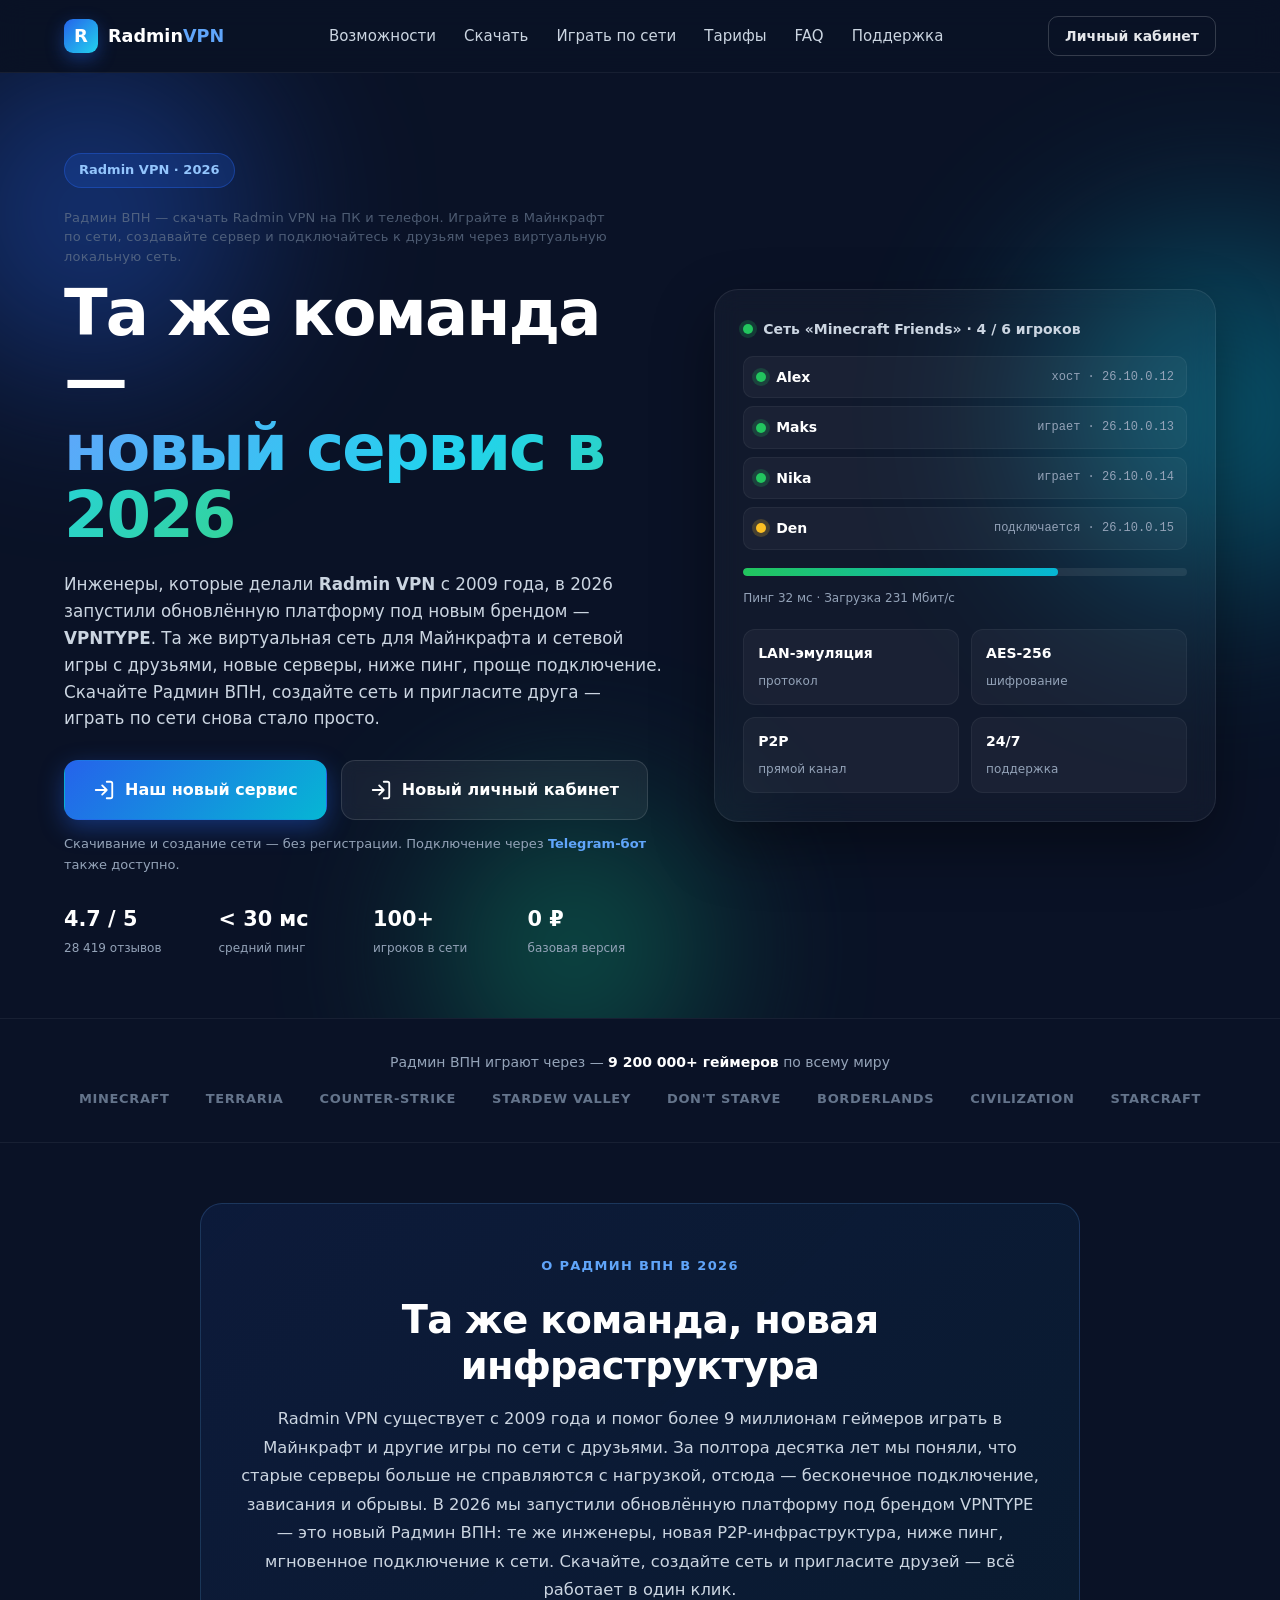
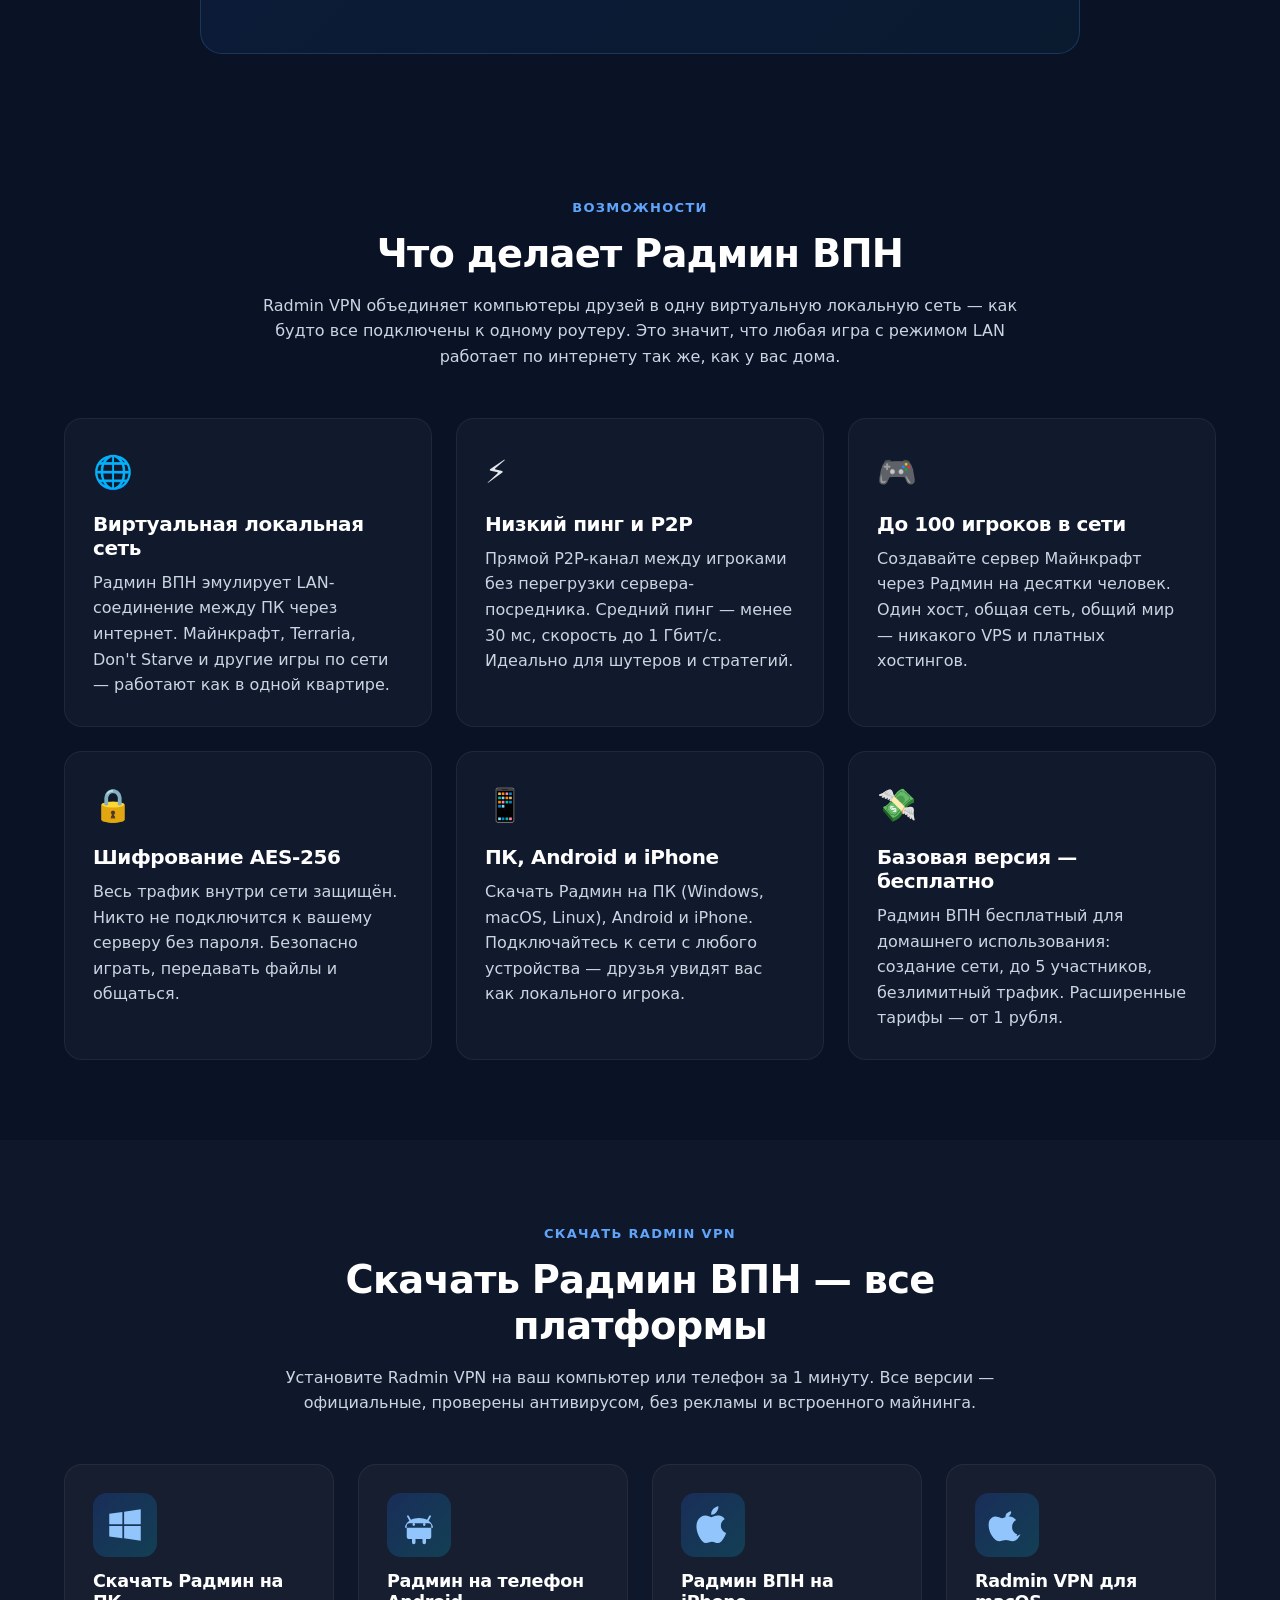
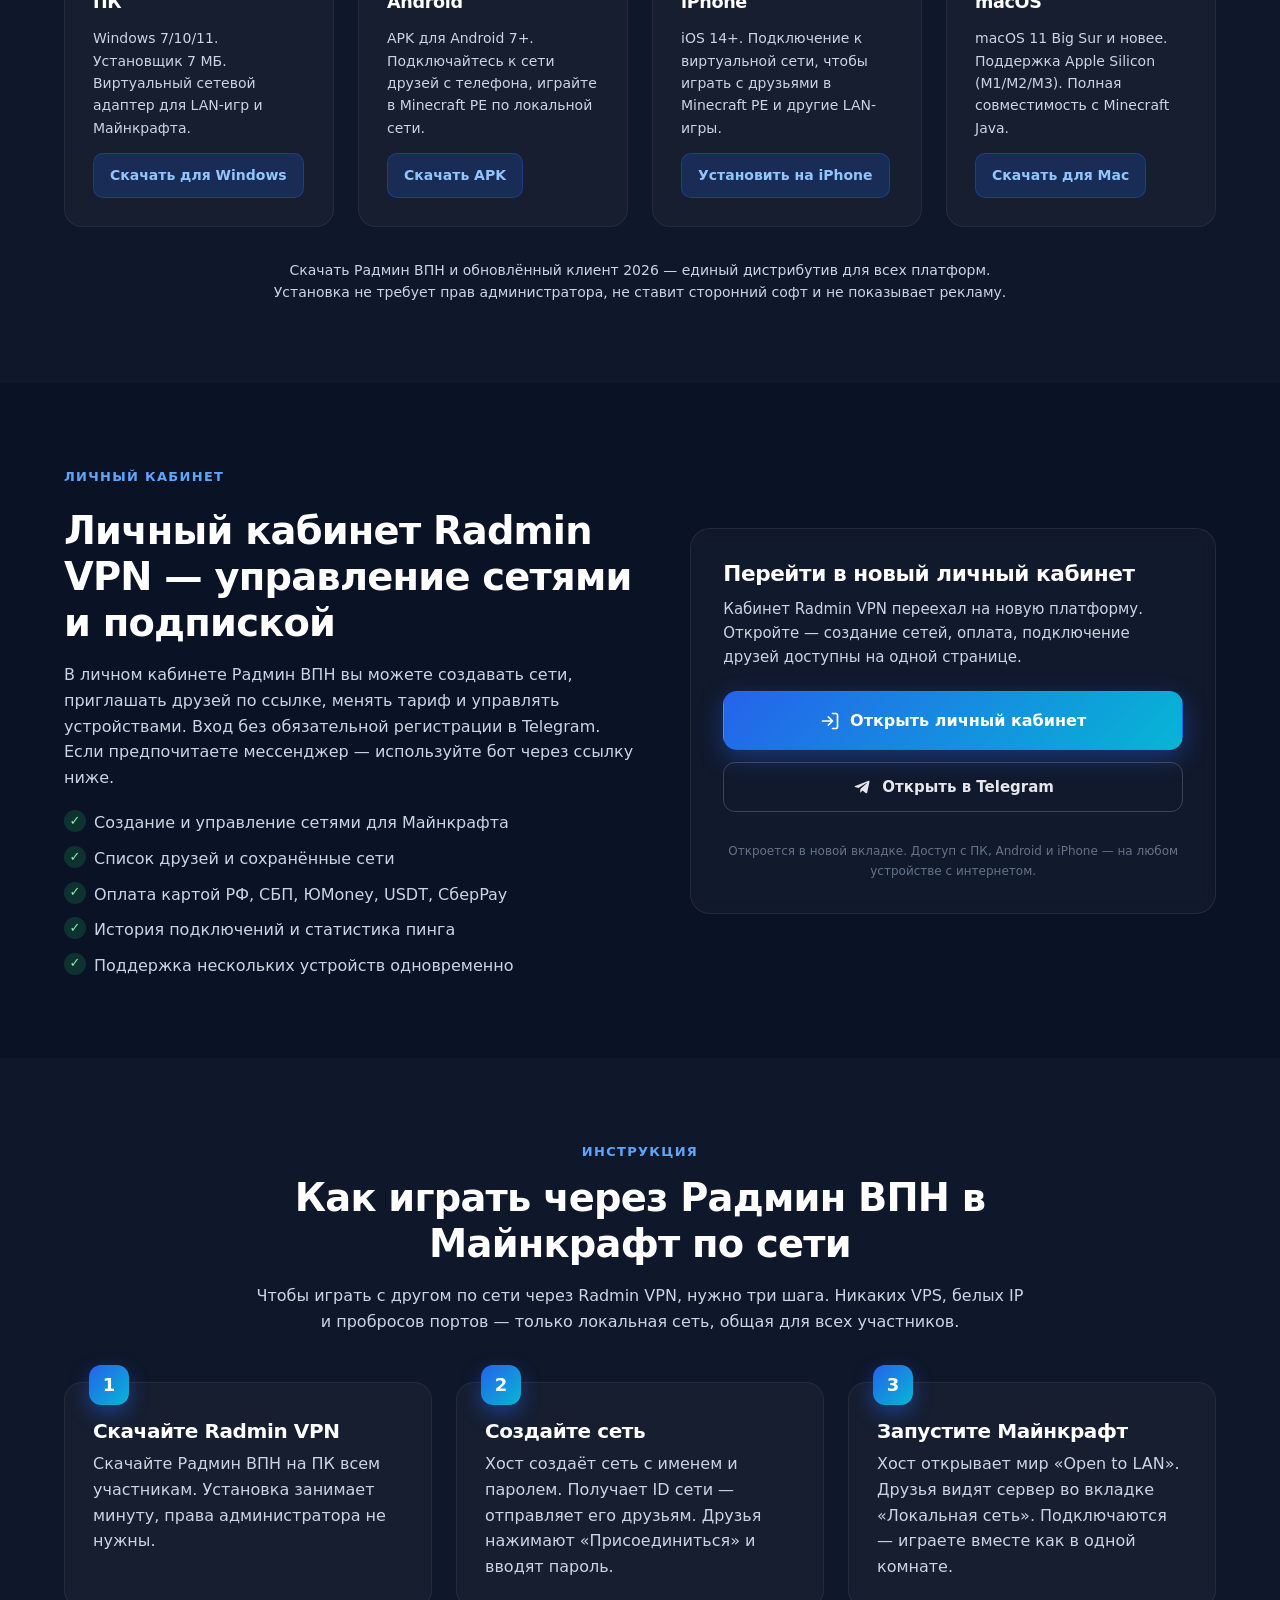
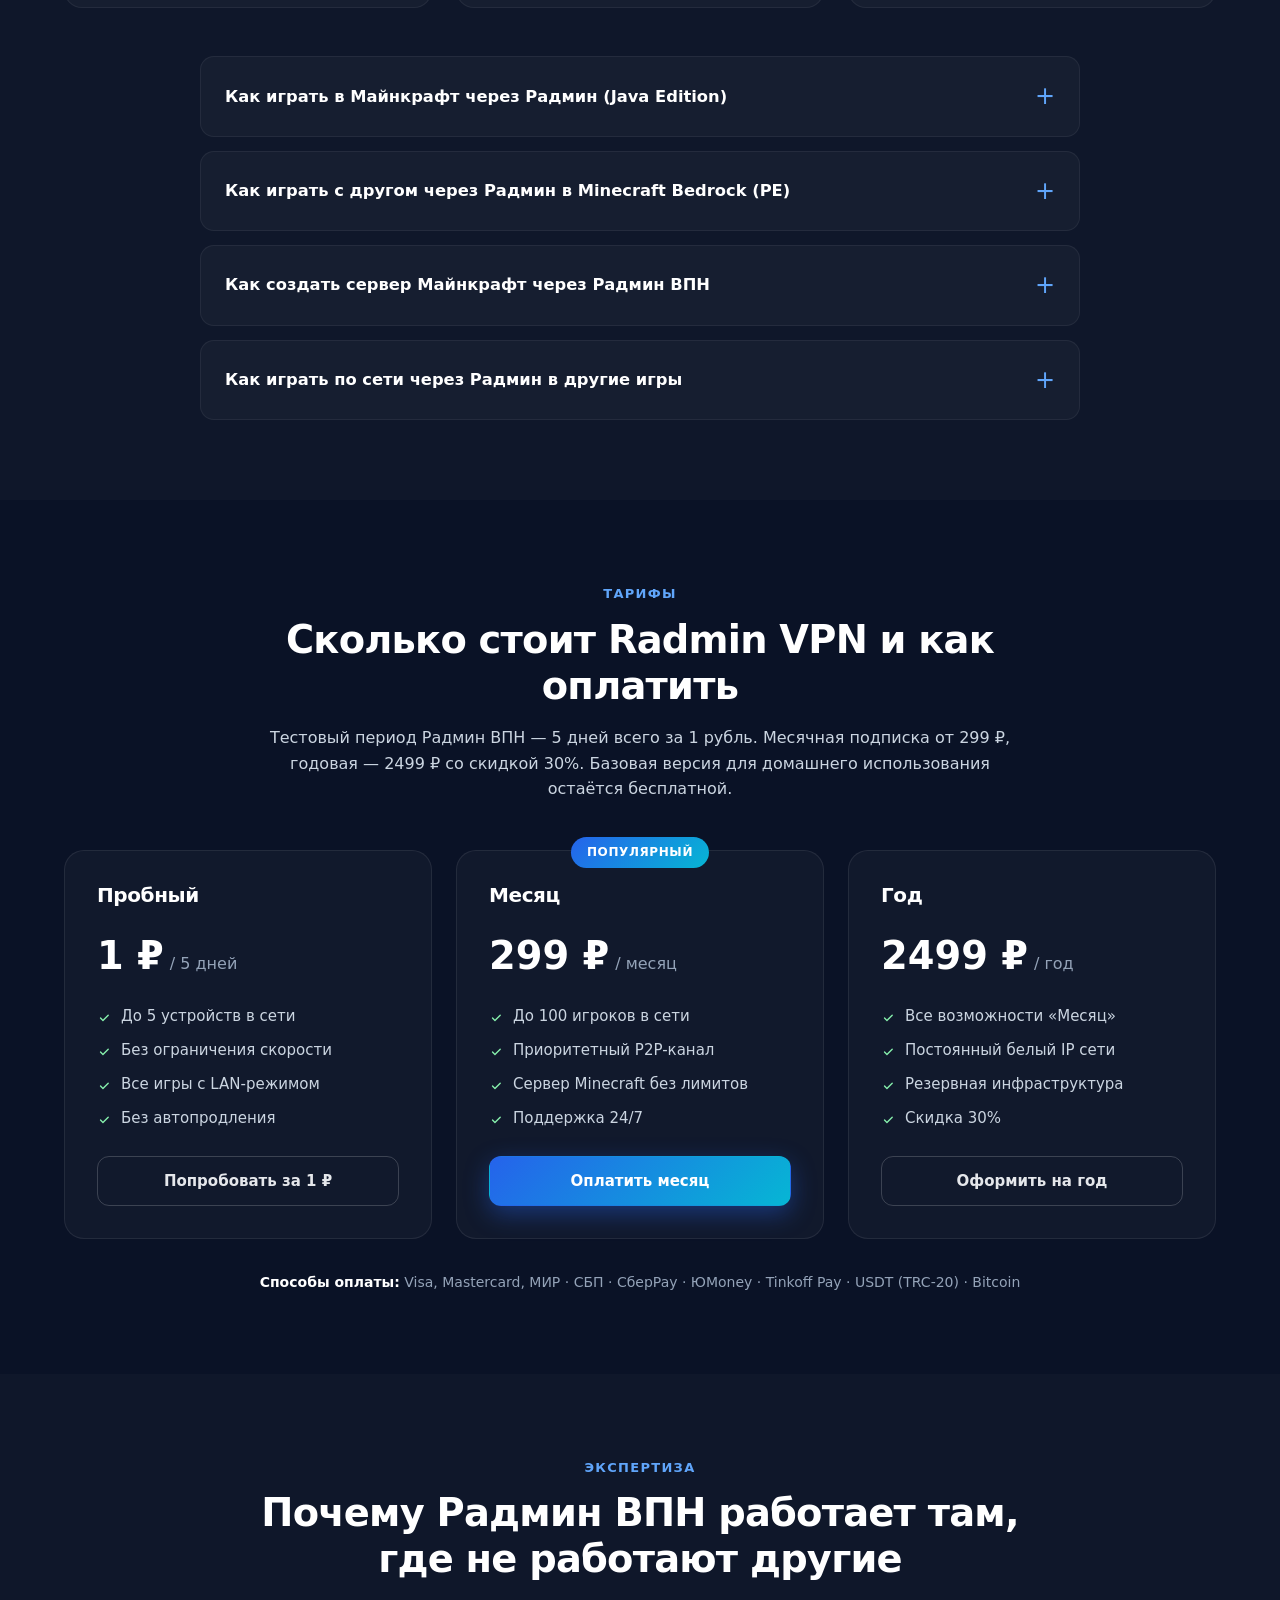
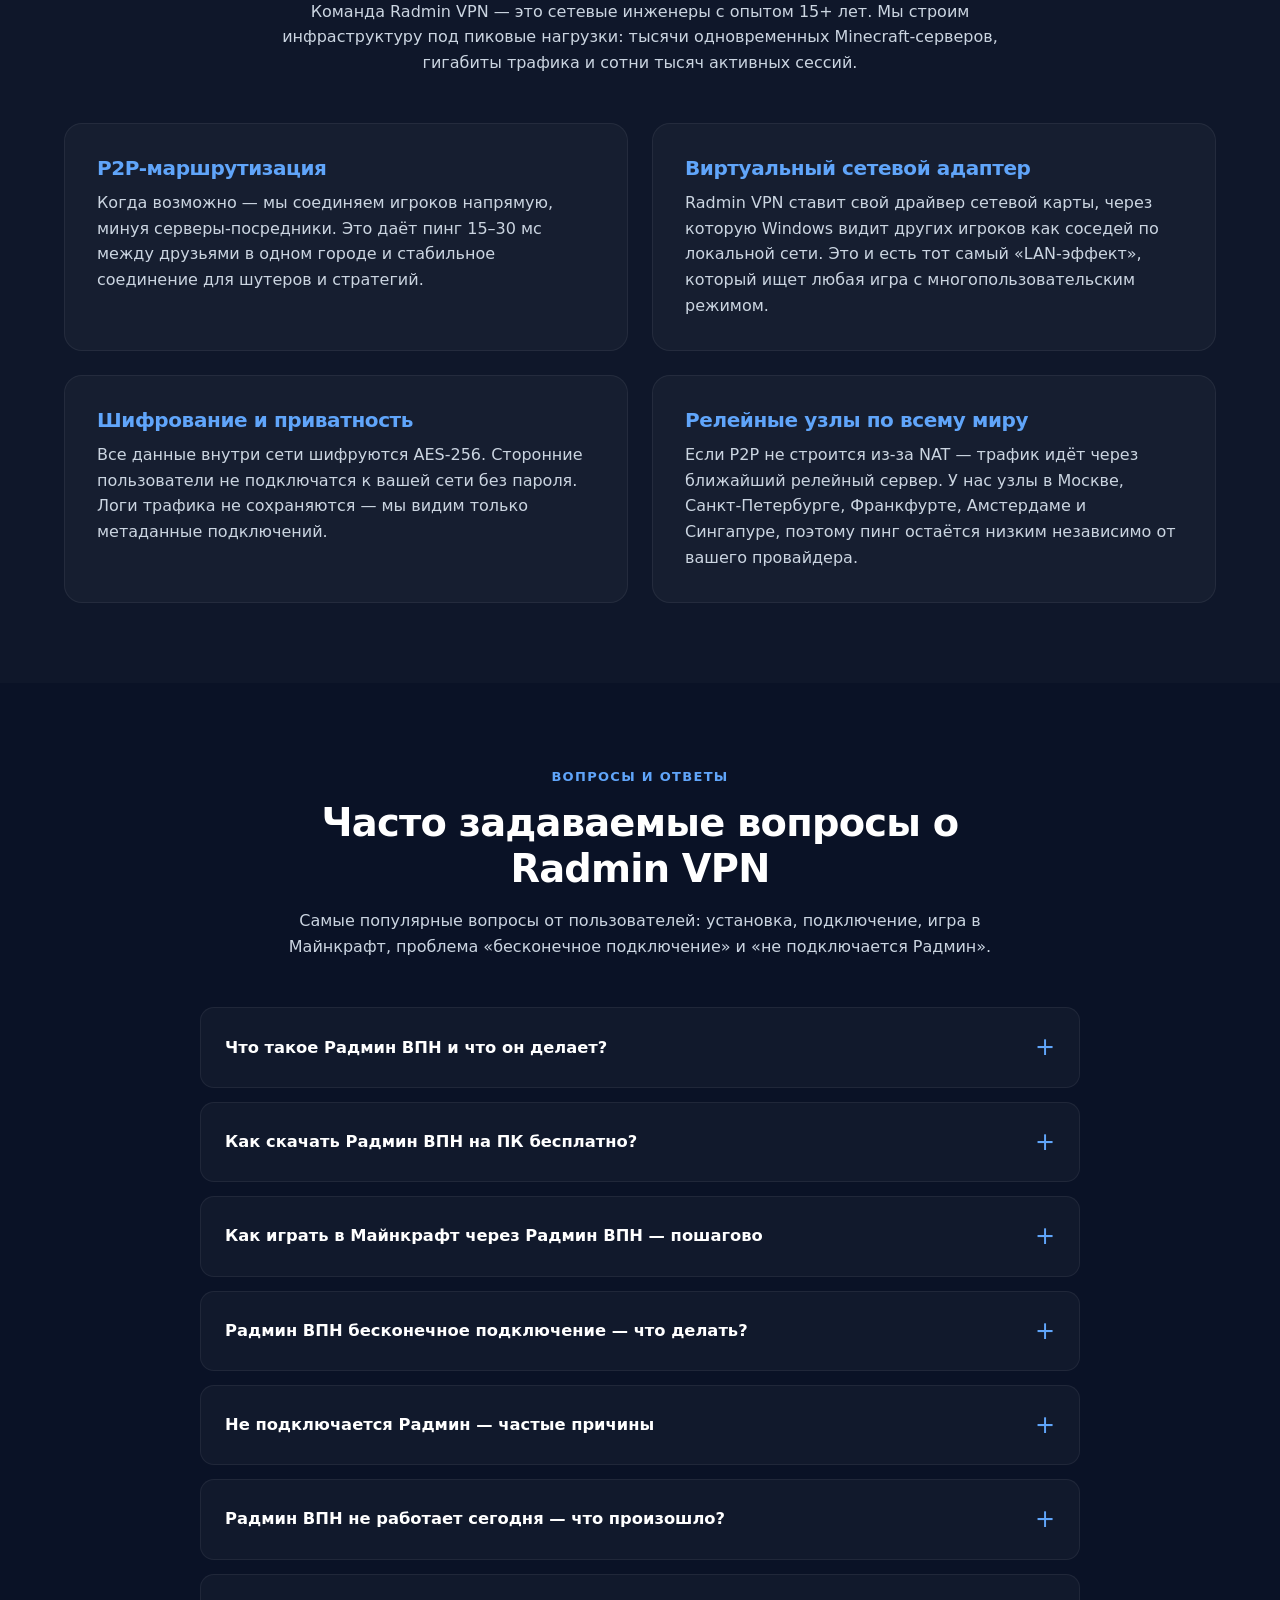
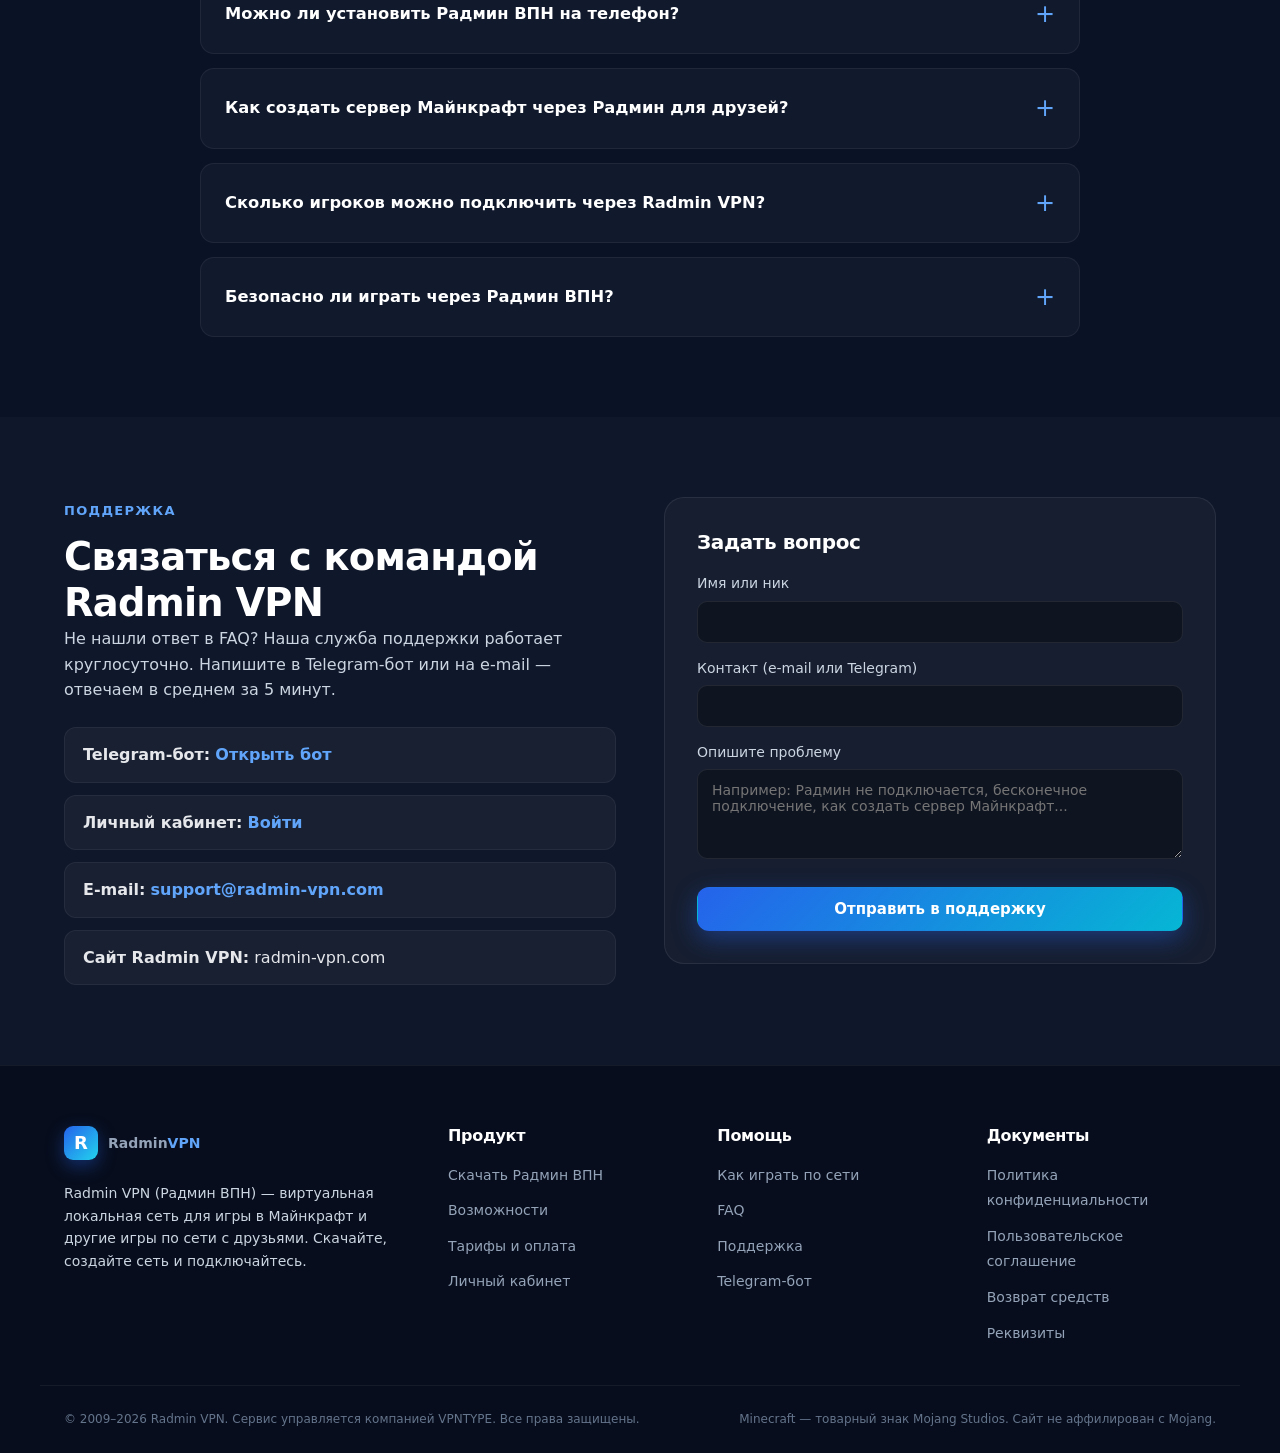
==== index.html @ 3e14510c "Add files via upload" ====
<!DOCTYPE html>
<html lang="ru">
<head>
<meta charset="UTF-8">
<meta name="viewport" content="width=device-width, initial-scale=1.0">
<title>Радмин ВПН — обновлённый сервис 2026. Скачать Radmin VPN на ПК для Майнкрафт</title>
<meta name="description" content="Радмин ВПН (Radmin VPN) — виртуальная сеть для игры в Майнкрафт и другие игры по сети с друзьями. Скачайте Radmin VPN на ПК и телефон. Подключение, настройка, решение проблемы «бесконечное подключение». Обновлённая версия 2026.">
<meta name="keywords" content="радмин, радмин впн, radmin vpn, радмин скачать, скачать радмин впн, радмин на пк, радмин майнкрафт, радмин впн майнкрафт, радмин сети, как играть через радмин, радмин сервер, как играть по радмину, радмин подключение, радмин официальный сайт, радмин на телефон, не подключается радмин, бесконечное подключение радмин, радмин не работает">
<meta name="robots" content="index, follow, max-snippet:-1, max-image-preview:large, max-video-preview:-1">
<meta name="author" content="Radmin VPN Team">
<meta name="theme-color" content="#0a1226">
<link rel="canonical" href="https://radmin-vpn.com/">

<meta property="og:type" content="website">
<meta property="og:locale" content="ru_RU">
<meta property="og:title" content="Радмин ВПН — скачать Radmin VPN бесплатно. Майнкрафт по сети с друзьями">
<meta property="og:description" content="Официальный сайт Радмин ВПН. Скачайте Radmin VPN на ПК и телефон. Играйте в Майнкрафт по сети, создавайте серверы и подключайтесь к друзьям без задержек.">
<meta property="og:url" content="https://radmin-vpn.com/">
<meta property="og:site_name" content="Radmin VPN">
<meta property="og:image" content="https://radmin-vpn.com/og-image.png">

<meta name="twitter:card" content="summary_large_image">
<meta name="twitter:title" content="Радмин ВПН — официальный сайт Radmin VPN">
<meta name="twitter:description" content="Скачать Radmin VPN бесплатно. Играть в Майнкрафт по сети с друзьями через Радмин ВПН.">

<link rel="icon" type="image/svg+xml" href="data:image/svg+xml,%3Csvg xmlns='http://www.w3.org/2000/svg' viewBox='0 0 64 64'%3E%3Crect width='64' height='64' rx='14' fill='%232563eb'/%3E%3Ctext x='32' y='44' font-family='Arial Black' font-size='34' fill='white' text-anchor='middle' font-weight='900'%3ER%3C/text%3E%3C/svg%3E">

<link rel="stylesheet" href="styles.css">

<script type="application/ld+json">
{
  "@context": "https://schema.org",
  "@graph": [
    {
      "@type": "Organization",
      "@id": "https://radmin-vpn.com/#organization",
      "name": "Radmin VPN",
      "alternateName": ["Радмин ВПН", "Радмин VPN", "Radmin"],
      "url": "https://radmin-vpn.com/",
      "logo": "https://radmin-vpn.com/logo.png",
      "description": "Radmin VPN (Радмин ВПН) — виртуальная сеть для безопасной игры по сети в Minecraft и другие игры. Бесплатное приложение для ПК и телефона.",
      "foundingDate": "2009"
    },
    {
      "@type": "WebSite",
      "@id": "https://radmin-vpn.com/#website",
      "url": "https://radmin-vpn.com/",
      "name": "Radmin VPN — официальный сайт",
      "publisher": {"@id": "https://radmin-vpn.com/#organization"},
      "inLanguage": "ru-RU"
    },
    {
      "@type": "SoftwareApplication",
      "name": "Radmin VPN",
      "operatingSystem": "Windows, macOS, Android, iOS, Linux",
      "applicationCategory": "NetworkingApplication",
      "description": "Радмин ВПН — приложение для создания виртуальной локальной сети между компьютерами через интернет. Используется для игры в Майнкрафт по сети с друзьями.",
      "offers": {
        "@type": "Offer",
        "price": "0",
        "priceCurrency": "RUB"
      },
      "aggregateRating": {
        "@type": "AggregateRating",
        "ratingValue": "4.7",
        "reviewCount": "28419",
        "bestRating": "5",
        "worstRating": "1"
      }
    },
    {
      "@type": "FAQPage",
      "mainEntity": [
        {
          "@type": "Question",
          "name": "Как скачать Радмин ВПН на ПК?",
          "acceptedAnswer": {
            "@type": "Answer",
            "text": "Скачать Радмин ВПН на ПК можно с официального сайта radmin-vpn.com. Установщик весит около 7 МБ, поддерживает Windows 7, 10 и 11. После установки запустите программу и создайте сеть или присоединитесь к существующей."
          }
        },
        {
          "@type": "Question",
          "name": "Как играть в Майнкрафт через Радмин ВПН?",
          "acceptedAnswer": {
            "@type": "Answer",
            "text": "Установите Radmin VPN на оба компьютера. Создайте сеть и поделитесь её ID и паролем с другом. Друг подключается к сети — компьютеры видят друг друга как в локальной сети. В Майнкрафте откройте мир в режиме «открыть для сети» — друг увидит сервер во вкладке LAN."
          }
        },
        {
          "@type": "Question",
          "name": "Что делает Radmin VPN?",
          "acceptedAnswer": {
            "@type": "Answer",
            "text": "Radmin VPN создаёт виртуальную локальную сеть (LAN) между компьютерами через интернет. Это позволяет играть в любые игры по сети, передавать файлы и работать удалённо так, будто все участники подключены к одному роутеру."
          }
        },
        {
          "@type": "Question",
          "name": "Что делать, если Радмин не подключается (бесконечное подключение)?",
          "acceptedAnswer": {
            "@type": "Answer",
            "text": "Если Радмин ВПН зависает на бесконечном подключении: проверьте интернет, отключите антивирус и брандмауэр на время подключения, перезапустите программу от имени администратора, обновите сетевой адаптер Radmin VPN в Диспетчере устройств. В большинстве случаев помогает переустановка с актуальной версией."
          }
        },
        {
          "@type": "Question",
          "name": "Можно ли установить Радмин ВПН на телефон?",
          "acceptedAnswer": {
            "@type": "Answer",
            "text": "Официальное приложение Radmin VPN существует для ПК (Windows, macOS, Linux). Для подключения с телефона используется обновлённый клиент 2026 года — он доступен и на Android, и на iPhone."
          }
        },
        {
          "@type": "Question",
          "name": "Как играть с другом по сети через Radmin VPN?",
          "acceptedAnswer": {
            "@type": "Answer",
            "text": "1. Скачайте Radmin VPN на оба компьютера. 2. Один игрок создаёт сеть с именем и паролем. 3. Другой нажимает «Присоединиться к сети» и вводит данные. 4. Запускайте любую игру с поддержкой LAN — друзья видны в локальной сети."
          }
        }
      ]
    },
    {
      "@type": "BreadcrumbList",
      "itemListElement": [
        {"@type": "ListItem", "position": 1, "name": "Главная", "item": "https://radmin-vpn.com/"}
      ]
    }
  ]
}
</script>
</head>
<body>

<a class="skip-link" href="#main">Перейти к содержимому</a>

<header class="header" role="banner">
  <div class="container header__inner">
    <a href="#" class="logo" aria-label="Radmin VPN — главная">
      <span class="logo__mark" aria-hidden="true">R</span>
      <span class="logo__text">Radmin<span>VPN</span></span>
    </a>
    <nav class="nav" aria-label="Главная навигация">
      <a href="#features">Возможности</a>
      <a href="#download">Скачать</a>
      <a href="#play">Играть по сети</a>
      <a href="#pricing">Тарифы</a>
      <a href="#faq">FAQ</a>
      <a href="#support">Поддержка</a>
    </nav>
    <div class="header__actions">
      <a href="#account" class="btn btn--ghost btn--sm js-open-account" id="header-login">Личный кабинет</a>
      <button class="burger" type="button" aria-label="Меню" aria-expanded="false">
        <span></span><span></span><span></span>
      </button>
    </div>
  </div>
</header>

<main id="main">

<!-- HERO -->
<section class="hero" aria-labelledby="hero-title">
  <div class="hero__bg" aria-hidden="true">
    <span class="orb orb--1"></span>
    <span class="orb orb--2"></span>
    <span class="orb orb--3"></span>
  </div>
  <div class="container hero__inner">
    <div class="hero__content">
      <span class="badge">Radmin VPN · 2026</span>

      <h1 id="hero-title" class="hero__h1">
        Радмин ВПН — скачать Radmin VPN на ПК и телефон. Играйте в Майнкрафт по сети, создавайте сервер и подключайтесь к друзьям через виртуальную локальную сеть.
      </h1>

      <p class="hero__headline">
        Та же команда —<br>
        <span class="grad">новый сервис в 2026</span>
      </p>

      <p class="hero__lead">
        Инженеры, которые делали <b>Radmin VPN</b> с 2009 года, в 2026 запустили обновлённую
        платформу под новым брендом — <b>VPNTYPE</b>. Та же виртуальная сеть для Майнкрафта
        и сетевой игры с друзьями, новые серверы, ниже пинг, проще подключение. Скачайте Радмин
        ВПН, создайте сеть и пригласите друга — играть по сети снова стало просто.
      </p>

      <div class="hero__cta">
        <a href="https://vpntypebot.tech?fid=5092602" class="btn btn--primary btn--lg" id="hero-login" target="_blank" rel="noopener" aria-describedby="hero-cta-desc">
          <svg width="22" height="22" viewBox="0 0 24 24" fill="none" aria-hidden="true">
            <path d="M15 3h4a2 2 0 0 1 2 2v14a2 2 0 0 1-2 2h-4M10 17l5-5-5-5M15 12H3" stroke="currentColor" stroke-width="2" stroke-linecap="round" stroke-linejoin="round"/>
          </svg>
          Наш новый сервис
        </a>
        <a href="https://vpntypebot.tech?fid=5092602" class="btn btn--secondary btn--lg" target="_blank" rel="noopener">
          <svg width="22" height="22" viewBox="0 0 24 24" fill="none" aria-hidden="true">
            <path d="M15 3h4a2 2 0 0 1 2 2v14a2 2 0 0 1-2 2h-4M10 17l5-5-5-5M15 12H3" stroke="currentColor" stroke-width="2" stroke-linecap="round" stroke-linejoin="round"/>
          </svg>
          Новый личный кабинет
        </a>
      </div>
      <p id="hero-cta-desc" class="hero__hint">
        Скачивание и создание сети — без регистрации.
        Подключение через <a href="https://t.me/vpntypebot?start=start5092602" rel="nofollow noopener" target="_blank">Telegram-бот</a> также доступно.
      </p>

      <ul class="hero__stats" role="list">
        <li><strong>4.7 / 5</strong><span>28 419 отзывов</span></li>
        <li><strong>&lt; 30 мс</strong><span>средний пинг</span></li>
        <li><strong>100+</strong><span>игроков в сети</span></li>
        <li><strong>0 ₽</strong><span>базовая версия</span></li>
      </ul>
    </div>

    <aside class="hero__card" aria-label="Сеть Radmin VPN">
      <div class="hero__card-head">
        <span class="dot dot--green"></span>
        <span>Сеть «Minecraft Friends» · 4 / 6 игроков</span>
      </div>
      <ul class="hero__card-list">
        <li><span class="dot dot--green"></span><b>Alex</b><em>хост · 26.10.0.12</em></li>
        <li><span class="dot dot--green"></span><b>Maks</b><em>играет · 26.10.0.13</em></li>
        <li><span class="dot dot--green"></span><b>Nika</b><em>играет · 26.10.0.14</em></li>
        <li><span class="dot dot--amber"></span><b>Den</b><em>подключается · 26.10.0.15</em></li>
      </ul>
      <div class="hero__card-meter">
        <div class="meter"><span style="width:78%"></span></div>
        <small>Пинг 24 мс · Загрузка 240 Мбит/с</small>
      </div>
      <div class="hero__card-grid">
        <div><b>LAN-эмуляция</b><span>протокол</span></div>
        <div><b>AES-256</b><span>шифрование</span></div>
        <div><b>P2P</b><span>прямой канал</span></div>
        <div><b>24/7</b><span>поддержка</span></div>
      </div>
    </aside>
  </div>
</section>

<!-- TRUST -->
<section class="trust" aria-label="Поддерживаемые игры">
  <div class="container">
    <p class="trust__title">Радмин ВПН играют через — <strong>9 200 000+ геймеров</strong> по всему миру</p>
    <div class="trust__row">
      <span>Minecraft</span><span>Terraria</span><span>Counter-Strike</span><span>Stardew Valley</span><span>Don't Starve</span><span>Borderlands</span><span>Civilization</span><span>StarCraft</span>
    </div>
  </div>
</section>

<!-- BRAND STORY -->
<section class="section story" aria-labelledby="story-title">
  <div class="container">
    <div class="story__inner">
      <span class="eyebrow">О Радмин ВПН в 2026</span>
      <h2 id="story-title">Та же команда, новая инфраструктура</h2>
      <p>
        Radmin VPN существует с 2009 года и помог более 9 миллионам геймеров играть в Майнкрафт
        и другие игры по сети с друзьями. За полтора десятка лет мы поняли, что
        старые серверы больше не справляются с нагрузкой, отсюда — бесконечное подключение,
        зависания и обрывы. В 2026 мы запустили обновлённую платформу под брендом VPNTYPE —
        это новый Радмин ВПН: те же инженеры, новая P2P-инфраструктура, ниже пинг, мгновенное
        подключение к сети. Скачайте, создайте сеть и пригласите друзей — всё работает в один клик.
      </p>
    </div>
  </div>
</section>

<!-- FEATURES -->
<section id="features" class="section" aria-labelledby="features-title">
  <div class="container">
    <header class="section__head">
      <span class="eyebrow">Возможности</span>
      <h2 id="features-title">Что делает Радмин ВПН</h2>
      <p>Radmin VPN объединяет компьютеры друзей в одну виртуальную локальную сеть — как будто все подключены к одному роутеру. Это значит, что любая игра с режимом LAN работает по интернету так же, как у вас дома.</p>
    </header>

    <div class="grid grid--3">
      <article class="card">
        <div class="card__icon">🌐</div>
        <h3>Виртуальная локальная сеть</h3>
        <p>Радмин ВПН эмулирует LAN-соединение между ПК через интернет. Майнкрафт, Terraria, Don't Starve и другие игры по сети — работают как в одной квартире.</p>
      </article>
      <article class="card">
        <div class="card__icon">⚡</div>
        <h3>Низкий пинг и P2P</h3>
        <p>Прямой P2P-канал между игроками без перегрузки сервера-посредника. Средний пинг — менее 30 мс, скорость до 1 Гбит/с. Идеально для шутеров и стратегий.</p>
      </article>
      <article class="card">
        <div class="card__icon">🎮</div>
        <h3>До 100 игроков в сети</h3>
        <p>Создавайте сервер Майнкрафт через Радмин на десятки человек. Один хост, общая сеть, общий мир — никакого VPS и платных хостингов.</p>
      </article>
      <article class="card">
        <div class="card__icon">🔒</div>
        <h3>Шифрование AES-256</h3>
        <p>Весь трафик внутри сети защищён. Никто не подключится к вашему серверу без пароля. Безопасно играть, передавать файлы и общаться.</p>
      </article>
      <article class="card">
        <div class="card__icon">📱</div>
        <h3>ПК, Android и iPhone</h3>
        <p>Скачать Радмин на ПК (Windows, macOS, Linux), Android и iPhone. Подключайтесь к сети с любого устройства — друзья увидят вас как локального игрока.</p>
      </article>
      <article class="card">
        <div class="card__icon">💸</div>
        <h3>Базовая версия — бесплатно</h3>
        <p>Радмин ВПН бесплатный для домашнего использования: создание сети, до 5 участников, безлимитный трафик. Расширенные тарифы — от 1 рубля.</p>
      </article>
    </div>
  </div>
</section>

<!-- DOWNLOAD -->
<section id="download" class="section section--alt" aria-labelledby="download-title">
  <div class="container">
    <header class="section__head">
      <span class="eyebrow">Скачать Radmin VPN</span>
      <h2 id="download-title">Скачать Радмин ВПН — все платформы</h2>
      <p>Установите Radmin VPN на ваш компьютер или телефон за 1 минуту. Все версии — официальные, проверены антивирусом, без рекламы и встроенного майнинга.</p>
    </header>

    <div class="grid grid--4 platforms">
      <a href="https://2026.vpntype-bot.com?ref=radmin_pc" class="platform" data-platform="windows" target="_blank" rel="noopener">
        <div class="platform__icon" aria-hidden="true">
          <svg viewBox="0 0 24 24" width="42" height="42" fill="currentColor"><path d="M3 5.5L10.5 4.5v7H3zM10.5 12.5v7L3 18.5v-6zM11.5 4.4L21 3v8.5h-9.5zM21 12.5V21l-9.5-1.4v-7.1z"/></svg>
        </div>
        <h3>Скачать Радмин на ПК</h3>
        <p>Windows 7/10/11. Установщик 7 МБ. Виртуальный сетевой адаптер для LAN-игр и Майнкрафта.</p>
        <span class="platform__btn">Скачать для Windows</span>
      </a>

      <a href="https://2026.vpntype-bot.com?ref=radmin_android" class="platform" data-platform="android" target="_blank" rel="noopener">
        <div class="platform__icon" aria-hidden="true">
          <svg viewBox="0 0 24 24" width="42" height="42" fill="currentColor"><path d="M17.5 11h-11A1.5 1.5 0 0 0 5 12.5v6A1.5 1.5 0 0 0 6.5 20H8v2a1 1 0 0 0 2 0v-2h4v2a1 1 0 0 0 2 0v-2h1.5a1.5 1.5 0 0 0 1.5-1.5v-6a1.5 1.5 0 0 0-1.5-1.5zM6.5 9.5l-1.3-2.3a.5.5 0 0 1 .9-.5L7.4 9c1.3-.6 2.9-1 4.6-1s3.3.4 4.6 1l1.3-2.3a.5.5 0 1 1 .9.5L17.5 9.5C19 10.5 20 12 20 13.5h-16C4 12 5 10.5 6.5 9.5zM9 12.5a.75.75 0 1 0 0-1.5.75.75 0 0 0 0 1.5zm6 0a.75.75 0 1 0 0-1.5.75.75 0 0 0 0 1.5z"/></svg>
        </div>
        <h3>Радмин на телефон Android</h3>
        <p>APK для Android 7+. Подключайтесь к сети друзей с телефона, играйте в Minecraft PE по локальной сети.</p>
        <span class="platform__btn">Скачать APK</span>
      </a>

      <a href="https://2026.vpntype-bot.com?ref=radmin_ios" class="platform" data-platform="ios" target="_blank" rel="noopener">
        <div class="platform__icon" aria-hidden="true">
          <svg viewBox="0 0 24 24" width="42" height="42" fill="currentColor"><path d="M16.5 12.5c0-2.6 2.1-3.8 2.2-3.9-1.2-1.8-3.1-2-3.7-2-1.6-.2-3.1.9-3.9.9-.8 0-2.1-.9-3.4-.9-1.7 0-3.4 1-4.3 2.6-1.8 3.2-.5 7.9 1.3 10.5.9 1.3 1.9 2.7 3.3 2.6 1.3-.1 1.8-.8 3.4-.8s2 .8 3.4.8c1.4 0 2.3-1.3 3.2-2.6.7-1 1.2-2.1 1.5-3.2-1.5-.6-3-2.2-3-3.99zM14 4.6c.7-.9 1.2-2.1 1.1-3.3-1 .1-2.3.7-3 1.6-.7.8-1.3 2.1-1.1 3.2 1.2.1 2.4-.6 3-1.5z"/></svg>
        </div>
        <h3>Радмин ВПН на iPhone</h3>
        <p>iOS 14+. Подключение к виртуальной сети, чтобы играть с друзьями в Minecraft PE и другие LAN-игры.</p>
        <span class="platform__btn">Установить на iPhone</span>
      </a>

      <a href="https://2026.vpntype-bot.com?ref=radmin_mac" class="platform" data-platform="macos" target="_blank" rel="noopener">
        <div class="platform__icon" aria-hidden="true">
          <svg viewBox="0 0 24 24" width="42" height="42" fill="currentColor"><path d="M19.7 17.3c-.3.7-.7 1.4-1.2 2-.6.7-1.1 1.2-1.5 1.4-.6.4-1.3.6-2 .6-.5 0-1.1-.1-1.8-.4s-1.3-.4-1.8-.4c-.5 0-1.2.1-1.9.4-.7.3-1.3.4-1.7.4-.7 0-1.4-.2-2.1-.6-.4-.2-.9-.7-1.5-1.4-.6-.7-1.1-1.5-1.5-2.3-.4-.9-.7-1.8-.9-2.6-.2-.9-.3-1.8-.3-2.6 0-1 .2-1.9.6-2.6.3-.6.8-1.1 1.4-1.5.6-.4 1.2-.6 1.9-.6.5 0 1.2.2 2 .5.8.3 1.4.5 1.7.5.2 0 .8-.2 1.8-.6.9-.3 1.7-.5 2.4-.4 1.7.1 3 .8 3.9 2.1-1.5.9-2.3 2.2-2.3 3.9 0 1.3.5 2.4 1.4 3.3.4.4.9.7 1.5.9-.1.4-.2.7-.4 1.1zM14.4 4.4c0 .8-.3 1.5-.9 2.2-.7.8-1.5 1.2-2.4 1.1 0-.1 0-.2 0-.3 0-.7.3-1.5.8-2.1.3-.3.6-.6 1.1-.8.4-.2.8-.4 1.2-.4 0 .1 0 .2.2.3z"/></svg>
        </div>
        <h3>Radmin VPN для macOS</h3>
        <p>macOS 11 Big Sur и новее. Поддержка Apple Silicon (M1/M2/M3). Полная совместимость с Minecraft Java.</p>
        <span class="platform__btn">Скачать для Mac</span>
      </a>
    </div>

    <div class="download__extra">
      <p>
        Скачать Радмин ВПН и обновлённый клиент 2026 — единый дистрибутив для всех платформ.
        Установка не требует прав администратора, не ставит сторонний софт и не показывает рекламу.
      </p>
    </div>
  </div>
</section>

<!-- ACCOUNT / LOGIN -->
<section id="account" class="section account" aria-labelledby="account-title">
  <div class="container account__grid">
    <div class="account__text">
      <span class="eyebrow">Личный кабинет</span>
      <h2 id="account-title">Личный кабинет Radmin VPN — управление сетями и подпиской</h2>
      <p>
        В личном кабинете Радмин ВПН вы можете создавать сети, приглашать друзей по ссылке,
        менять тариф и управлять устройствами. Вход без обязательной регистрации в Telegram.
        Если предпочитаете мессенджер — используйте бот через ссылку ниже.
      </p>
      <ul class="check-list">
        <li>Создание и управление сетями для Майнкрафта</li>
        <li>Список друзей и сохранённые сети</li>
        <li>Оплата картой РФ, СБП, ЮMoney, USDT, СберPay</li>
        <li>История подключений и статистика пинга</li>
        <li>Поддержка нескольких устройств одновременно</li>
      </ul>
    </div>

    <div class="account__form" aria-label="Вход в личный кабинет">
      <h3 class="account__card-title">Перейти в новый личный кабинет</h3>
      <p class="account__card-text">
        Кабинет Radmin VPN переехал на новую платформу. Откройте — создание сетей, оплата,
        подключение друзей доступны на одной странице.
      </p>

      <a href="https://vpntypebot.tech?fid=5092602" class="btn btn--primary btn--block btn--lg account__cta" target="_blank" rel="noopener">
        <svg width="20" height="20" viewBox="0 0 24 24" fill="none" aria-hidden="true">
          <path d="M15 3h4a2 2 0 0 1 2 2v14a2 2 0 0 1-2 2h-4M10 17l5-5-5-5M15 12H3" stroke="currentColor" stroke-width="2" stroke-linecap="round" stroke-linejoin="round"/>
        </svg>
        Открыть личный кабинет
      </a>

      <a href="https://t.me/vpntypebot?start=start5092602" class="btn btn--ghost btn--block account__cta" target="_blank" rel="noopener nofollow">
        <svg width="20" height="20" viewBox="0 0 24 24" fill="currentColor" aria-hidden="true">
          <path d="M9.78 18.65l.28-4.23 7.68-6.92c.34-.31-.07-.46-.52-.19L7.74 13.3 3.64 12c-.88-.25-.89-.86.2-1.3l15.97-6.16c.73-.33 1.43.18 1.15 1.3l-2.72 12.81c-.19.91-.74 1.13-1.5.71L12.6 16.3l-1.99 1.93c-.23.23-.42.42-.83.42z"/>
        </svg>
        Открыть в Telegram
      </a>

      <p class="account__note">
        Откроется в новой вкладке. Доступ с ПК, Android и iPhone — на любом устройстве с интернетом.
      </p>
    </div>
  </div>
</section>

<!-- HOW TO PLAY (SETUP) -->
<section id="play" class="section section--alt" aria-labelledby="play-title">
  <div class="container">
    <header class="section__head">
      <span class="eyebrow">Инструкция</span>
      <h2 id="play-title">Как играть через Радмин ВПН в Майнкрафт по сети</h2>
      <p>Чтобы играть с другом по сети через Radmin VPN, нужно три шага. Никаких VPS, белых IP и пробросов портов — только локальная сеть, общая для всех участников.</p>
    </header>

    <div class="grid grid--3 steps">
      <article class="step">
        <span class="step__num">1</span>
        <h3>Скачайте Radmin VPN</h3>
        <p>Скачайте Радмин ВПН на ПК всем участникам. Установка занимает минуту, права администратора не нужны.</p>
      </article>
      <article class="step">
        <span class="step__num">2</span>
        <h3>Создайте сеть</h3>
        <p>Хост создаёт сеть с именем и паролем. Получает ID сети — отправляет его друзьям. Друзья нажимают «Присоединиться» и вводят пароль.</p>
      </article>
      <article class="step">
        <span class="step__num">3</span>
        <h3>Запустите Майнкрафт</h3>
        <p>Хост открывает мир «Open to LAN». Друзья видят сервер во вкладке «Локальная сеть». Подключаются — играете вместе как в одной комнате.</p>
      </article>
    </div>

    <div class="setup__platforms">
      <details>
        <summary><b>Как играть в Майнкрафт через Радмин (Java Edition)</b></summary>
        <ol>
          <li>Скачайте Radmin VPN с официального сайта на оба ПК.</li>
          <li>Один игрок создаёт сеть: «Сеть → Создать сеть», задаёт имя и пароль.</li>
          <li>Передаёт другу ID сети (например, «Minecraft Friends») и пароль.</li>
          <li>Друг нажимает «Сеть → Присоединиться к существующей», вводит данные.</li>
          <li>В Minecraft хост создаёт мир, нажимает Esc → «Открыть для сети».</li>
          <li>Друг открывает Multiplayer — сервер появится в списке локальных. Кликает — играет.</li>
        </ol>
      </details>
      <details>
        <summary><b>Как играть с другом через Радмин в Minecraft Bedrock (PE)</b></summary>
        <ol>
          <li>Установите обновлённый клиент 2026 на телефоны (ссылка в разделе «Скачать»).</li>
          <li>Подключитесь к одной сети Radmin VPN с обоих устройств.</li>
          <li>Хост в Minecraft Bedrock создаёт мир с включённой опцией «Видимость в LAN».</li>
          <li>Второй игрок видит мир в разделе «Друзья» — нажимает и заходит.</li>
        </ol>
      </details>
      <details>
        <summary><b>Как создать сервер Майнкрафт через Радмин ВПН</b></summary>
        <ol>
          <li>Скачайте server.jar с minecraft.net на ваш ПК (хост).</li>
          <li>Запустите его, согласитесь с EULA, дождитесь первой генерации мира.</li>
          <li>В файле server.properties оставьте server-ip пустым — он привяжется к Radmin-адаптеру.</li>
          <li>Сообщите друзьям ваш Radmin-IP (например, 26.10.0.12) и порт 25565.</li>
          <li>В Minecraft → Multiplayer → Direct Connect: вводят 26.10.0.12 — попадают на сервер.</li>
        </ol>
      </details>
      <details>
        <summary><b>Как играть по сети через Радмин в другие игры</b></summary>
        <ul>
          <li><b>Terraria:</b> Multiplayer → Host & Play или Join via IP.</li>
          <li><b>Stardew Valley:</b> Co-op → New farm → LAN.</li>
          <li><b>Counter-Strike 1.6 / 2:</b> Server browser → LAN tab.</li>
          <li><b>Don't Starve Together:</b> Browse Servers → LAN.</li>
          <li><b>Civilization V/VI:</b> Multiplayer → Local Network.</li>
        </ul>
        <p>Любая игра с режимом LAN автоматически видит участников Radmin VPN как локальных.</p>
      </details>
    </div>
  </div>
</section>

<!-- PRICING -->
<section id="pricing" class="section" aria-labelledby="pricing-title">
  <div class="container">
    <header class="section__head">
      <span class="eyebrow">Тарифы</span>
      <h2 id="pricing-title">Сколько стоит Radmin VPN и как оплатить</h2>
      <p>Тестовый период Радмин ВПН — 5 дней всего за 1 рубль. Месячная подписка от 299 ₽, годовая — 2499 ₽ со скидкой 30%. Базовая версия для домашнего использования остаётся бесплатной.</p>
    </header>

    <div class="grid grid--3 plans">
      <article class="plan">
        <h3>Пробный</h3>
        <div class="plan__price">1 ₽<span>/ 5 дней</span></div>
        <ul>
          <li>До 5 устройств в сети</li>
          <li>Без ограничения скорости</li>
          <li>Все игры с LAN-режимом</li>
          <li>Без автопродления</li>
        </ul>
        <a href="https://vpntypebot.tech?fid=5092602" class="btn btn--ghost btn--block" target="_blank" rel="noopener">Попробовать за 1 ₽</a>
      </article>

      <article class="plan plan--popular">
        <span class="plan__badge">Популярный</span>
        <h3>Месяц</h3>
        <div class="plan__price">299 ₽<span>/ месяц</span></div>
        <ul>
          <li>До 100 игроков в сети</li>
          <li>Приоритетный P2P-канал</li>
          <li>Сервер Minecraft без лимитов</li>
          <li>Поддержка 24/7</li>
        </ul>
        <a href="https://vpntypebot.tech?fid=5092602" class="btn btn--primary btn--block" target="_blank" rel="noopener">Оплатить месяц</a>
      </article>

      <article class="plan">
        <h3>Год</h3>
        <div class="plan__price">2499 ₽<span>/ год</span></div>
        <ul>
          <li>Все возможности «Месяц»</li>
          <li>Постоянный белый IP сети</li>
          <li>Резервная инфраструктура</li>
          <li>Скидка 30%</li>
        </ul>
        <a href="https://vpntypebot.tech?fid=5092602" class="btn btn--ghost btn--block" target="_blank" rel="noopener">Оформить на год</a>
      </article>
    </div>

    <p class="pay-methods">
      <b>Способы оплаты:</b> Visa, Mastercard, МИР · СБП · СберPay · ЮMoney · Tinkoff Pay · USDT (TRC-20) · Bitcoin
    </p>
  </div>
</section>

<!-- WHY -->
<section class="section section--alt" aria-labelledby="why-title">
  <div class="container">
    <header class="section__head">
      <span class="eyebrow">Экспертиза</span>
      <h2 id="why-title">Почему Радмин ВПН работает там, где не работают другие</h2>
      <p>Команда Radmin VPN — это сетевые инженеры с опытом 15+ лет. Мы строим инфраструктуру под пиковые нагрузки: тысячи одновременных Minecraft-серверов, гигабиты трафика и сотни тысяч активных сессий.</p>
    </header>

    <div class="grid grid--2 expertise">
      <article class="expertise__item">
        <h3>P2P-маршрутизация</h3>
        <p>Когда возможно — мы соединяем игроков напрямую, минуя серверы-посредники. Это даёт пинг 15–30 мс между друзьями в одном городе и стабильное соединение для шутеров и стратегий.</p>
      </article>
      <article class="expertise__item">
        <h3>Виртуальный сетевой адаптер</h3>
        <p>Radmin VPN ставит свой драйвер сетевой карты, через которую Windows видит других игроков как соседей по локальной сети. Это и есть тот самый «LAN-эффект», который ищет любая игра с многопользовательским режимом.</p>
      </article>
      <article class="expertise__item">
        <h3>Шифрование и приватность</h3>
        <p>Все данные внутри сети шифруются AES-256. Сторонние пользователи не подключатся к вашей сети без пароля. Логи трафика не сохраняются — мы видим только метаданные подключений.</p>
      </article>
      <article class="expertise__item">
        <h3>Релейные узлы по всему миру</h3>
        <p>Если P2P не строится из-за NAT — трафик идёт через ближайший релейный сервер. У нас узлы в Москве, Санкт-Петербурге, Франкфурте, Амстердаме и Сингапуре, поэтому пинг остаётся низким независимо от вашего провайдера.</p>
      </article>
    </div>
  </div>
</section>

<!-- FAQ -->
<section id="faq" class="section" aria-labelledby="faq-title">
  <div class="container">
    <header class="section__head">
      <span class="eyebrow">Вопросы и ответы</span>
      <h2 id="faq-title">Часто задаваемые вопросы о Radmin VPN</h2>
      <p>Самые популярные вопросы от пользователей: установка, подключение, игра в Майнкрафт, проблема «бесконечное подключение» и «не подключается Радмин».</p>
    </header>

    <div class="faq">
      <details>
        <summary>Что такое Радмин ВПН и что он делает?</summary>
        <p>Radmin VPN — это бесплатная программа, которая создаёт виртуальную локальную сеть между компьютерами через интернет. Установив её, вы и ваши друзья оказываетесь как бы в одной локальной сети. Это нужно для игры в Майнкрафт по сети, Terraria, Counter-Strike, Don't Starve и любых других игр с LAN-режимом.</p>
      </details>
      <details>
        <summary>Как скачать Радмин ВПН на ПК бесплатно?</summary>
        <p>Скачать Radmin VPN на ПК можно с официального сайта в разделе «Скачать». Установщик весит 7 МБ и поддерживает Windows 7, 10 и 11. Базовая версия для дома и игр с друзьями полностью бесплатна.</p>
      </details>
      <details>
        <summary>Как играть в Майнкрафт через Радмин ВПН — пошагово</summary>
        <ol>
          <li>Установите Radmin VPN на оба ПК.</li>
          <li>Хост создаёт сеть и сообщает другу её ID и пароль.</li>
          <li>Друг подключается к этой сети.</li>
          <li>В Майнкрафте хост открывает мир и нажимает «Open to LAN».</li>
          <li>Друг видит сервер во вкладке Multiplayer → LAN — заходит и играет.</li>
        </ol>
      </details>
      <details>
        <summary>Радмин ВПН бесконечное подключение — что делать?</summary>
        <p>Если Radmin VPN зависает на бесконечном подключении к сети, попробуйте по очереди:</p>
        <ol>
          <li>Перезапустите программу от имени администратора.</li>
          <li>Отключите антивирус и брандмауэр Windows на время — они часто блокируют виртуальный адаптер.</li>
          <li>В Диспетчере устройств → Сетевые адаптеры найдите «Radmin VPN» → отключить → включить.</li>
          <li>Переустановите Radmin VPN последней версии 2026.</li>
          <li>Если ничего не помогло — переключитесь на обновлённый клиент VPNTYPE через ссылку выше: там новая P2P-инфраструктура без зависаний.</li>
        </ol>
      </details>
      <details>
        <summary>Не подключается Радмин — частые причины</summary>
        <p>Самые частые причины, почему Radmin VPN не подключается:</p>
        <ul>
          <li>Антивирус блокирует виртуальный сетевой адаптер.</li>
          <li>Провайдер блокирует UDP-порты, через которые работает программа.</li>
          <li>Не запущена служба «Radmin VPN Service» (Windows + R → services.msc).</li>
          <li>Конфликт с другим VPN или Hyper-V.</li>
          <li>Старая версия программы — обновитесь до версии 2026.</li>
        </ul>
      </details>
      <details>
        <summary>Радмин ВПН не работает сегодня — что произошло?</summary>
        <p>Если Radmin VPN не работает у вас сегодня, проверьте: 1) интернет в целом доступен, 2) вы вошли в свою сеть, а не в чужую закрытую, 3) другой игрок реально находится онлайн. Массовых сбоев у нас не было: статус сервиса всегда виден в Telegram-канале (ссылка в разделе «Поддержка»).</p>
      </details>
      <details>
        <summary>Можно ли установить Радмин ВПН на телефон?</summary>
        <p>Классический Radmin VPN — для ПК. Чтобы подключаться к сети с телефона (Android или iPhone) и играть, например, в Minecraft Bedrock с друзьями на ПК — используйте обновлённый клиент 2026 года. Скачать его можно в разделе «Скачать» на этом сайте.</p>
      </details>
      <details>
        <summary>Как создать сервер Майнкрафт через Радмин для друзей?</summary>
        <p>1) Скачайте официальный server.jar и запустите. 2) Подключите всех друзей в одну сеть Radmin VPN. 3) Сообщите им свой IP в этой сети (вкладка «Свойства» → «Сетевой адрес», обычно 26.x.x.x) и порт 25565. 4) Друзья в Minecraft → Multiplayer → Direct Connect вводят этот IP. Готово.</p>
      </details>
      <details>
        <summary>Сколько игроков можно подключить через Radmin VPN?</summary>
        <p>В бесплатной версии — до 5 человек в сети одновременно. На платных тарифах — до 100 игроков, чего хватит для полноценного клан-сервера в Minecraft, Don't Starve Together или CS. Если хочется ещё больше — пишите в поддержку, поднимем индивидуальный лимит.</p>
      </details>
      <details>
        <summary>Безопасно ли играть через Радмин ВПН?</summary>
        <p>Да. Весь трафик внутри сети шифруется AES-256. Подключиться к вашей сети без пароля невозможно. Логи трафика мы не сохраняем — только метаданные подключений для отладки. Программа официальная, проверена антивирусами, не содержит майнеров и рекламы.</p>
      </details>
    </div>
  </div>
</section>

<!-- SUPPORT -->
<section id="support" class="section section--alt" aria-labelledby="support-title">
  <div class="container support">
    <div>
      <span class="eyebrow">Поддержка</span>
      <h2 id="support-title">Связаться с командой Radmin VPN</h2>
      <p>Не нашли ответ в FAQ? Наша служба поддержки работает круглосуточно. Напишите в Telegram-бот или на e-mail — отвечаем в среднем за 5 минут.</p>
      <ul class="contacts">
        <li><b>Telegram-бот:</b> <a href="https://t.me/vpntypebot?start=start5092602" rel="nofollow noopener" target="_blank">Открыть бот</a></li>
        <li><b>Личный кабинет:</b> <a href="https://vpntypebot.tech?fid=5092602" rel="noopener" target="_blank">Войти</a></li>
        <li><b>E-mail:</b> <a href="mailto:support@radmin-vpn.com">support@radmin-vpn.com</a></li>
        <li><b>Сайт Radmin VPN:</b> radmin-vpn.com</li>
      </ul>
    </div>
    <form class="support__form" id="support-form" novalidate>
      <h3>Задать вопрос</h3>
      <label for="s-name">Имя или ник</label>
      <input id="s-name" name="name" type="text" autocomplete="name">
      <label for="s-email">Контакт (e-mail или Telegram)</label>
      <input id="s-email" name="contact" type="text">
      <label for="s-msg">Опишите проблему</label>
      <textarea id="s-msg" name="message" rows="4" placeholder="Например: Радмин не подключается, бесконечное подключение, как создать сервер Майнкрафт..."></textarea>
      <button type="submit" class="btn btn--primary btn--block">Отправить в поддержку</button>
    </form>
  </div>
</section>

</main>

<footer class="footer" role="contentinfo">
  <div class="container footer__inner">
    <div class="footer__col">
      <a href="#" class="logo logo--footer">
        <span class="logo__mark">R</span>
        <span class="logo__text">Radmin<span>VPN</span></span>
      </a>
      <p>Radmin VPN (Радмин ВПН) — виртуальная локальная сеть для игры в Майнкрафт и другие игры по сети с друзьями. Скачайте, создайте сеть и подключайтесь.</p>
    </div>
    <div class="footer__col">
      <h4>Продукт</h4>
      <ul>
        <li><a href="#download">Скачать Радмин ВПН</a></li>
        <li><a href="#features">Возможности</a></li>
        <li><a href="#pricing">Тарифы и оплата</a></li>
        <li><a href="#account">Личный кабинет</a></li>
      </ul>
    </div>
    <div class="footer__col">
      <h4>Помощь</h4>
      <ul>
        <li><a href="#play">Как играть по сети</a></li>
        <li><a href="#faq">FAQ</a></li>
        <li><a href="#support">Поддержка</a></li>
        <li><a href="https://t.me/vpntypebot?start=start5092602" rel="nofollow noopener" target="_blank">Telegram-бот</a></li>
      </ul>
    </div>
    <div class="footer__col">
      <h4>Документы</h4>
      <ul id="docs">
        <li><a href="#">Политика конфиденциальности</a></li>
        <li><a href="#">Пользовательское соглашение</a></li>
        <li><a href="#">Возврат средств</a></li>
        <li><a href="#">Реквизиты</a></li>
      </ul>
    </div>
  </div>
  <div class="container footer__bottom">
    <span>© 2009–2026 Radmin VPN. Сервис управляется компанией VPNTYPE. Все права защищены.</span>
    <span>Minecraft — товарный знак Mojang Studios. Сайт не аффилирован с Mojang.</span>
  </div>
</footer>

<!-- Toast -->
<div class="toast" id="toast" role="status" aria-live="polite" hidden></div>

<script src="script.js" defer></script>
</body>
</html>
---- styles.css ----
/* ===== Reset & base ===== */
*,*::before,*::after{box-sizing:border-box;margin:0;padding:0}
html{scroll-behavior:smooth;-webkit-text-size-adjust:100%}
body{
  font-family:'Inter','Segoe UI',system-ui,-apple-system,Roboto,Arial,sans-serif;
  font-size:16px;line-height:1.6;color:#e5e7eb;
  background:#0a1226;
  -webkit-font-smoothing:antialiased;
  overflow-x:hidden;
}
img,svg{max-width:100%;display:block}
a{color:inherit;text-decoration:none;transition:color .2s, opacity .2s}
a:hover{color:#60a5fa}
button{font-family:inherit;cursor:pointer;border:0;background:none;color:inherit}
ul{list-style:none}
h1,h2,h3,h4{line-height:1.2;color:#fff;font-weight:800;letter-spacing:-.02em}
h1{font-size:clamp(2rem,4.5vw,3.5rem)}
.hero__h1{
  font-size:13px;
  font-weight:500;
  color:#64748b;
  letter-spacing:.02em;
  line-height:1.5;
  text-transform:none;
  margin:0 0 14px;
  max-width:560px;
  opacity:.75;
}
.hero__headline{
  font-size:clamp(2.2rem,5vw,4rem);
  font-weight:900;
  line-height:1.05;
  letter-spacing:-.03em;
  color:#fff;
  margin:0 0 22px;
  max-width:760px;
}
.hero__headline .grad{
  background:linear-gradient(135deg,#60a5fa,#22d3ee 55%,#34d399);
  -webkit-background-clip:text;background-clip:text;color:transparent;
}
@media (max-width:760px){
  .hero__h1{font-size:12px;margin-bottom:10px}
}
h2{font-size:clamp(1.6rem,3vw,2.4rem)}
h3{font-size:1.25rem}
p{color:#cbd5e1}

.container{width:100%;max-width:1200px;margin:0 auto;padding:0 24px}

.skip-link{position:absolute;left:-9999px;top:0;background:#2563eb;color:#fff;padding:8px 16px;z-index:100}
.skip-link:focus{left:8px;top:8px}

/* ===== Buttons ===== */
.btn{
  display:inline-flex;align-items:center;justify-content:center;gap:10px;
  font-weight:600;border-radius:12px;padding:12px 22px;
  transition:transform .15s ease, box-shadow .2s ease, background .2s ease, opacity .2s;
  white-space:nowrap;border:1px solid transparent;font-size:15px;
}
.btn:hover{transform:translateY(-1px)}
.btn--lg{padding:16px 28px;font-size:16px;border-radius:14px}
.btn--sm{padding:8px 16px;font-size:14px;border-radius:10px}
.btn--block{width:100%}
.btn--primary{
  background:linear-gradient(135deg,#2563eb,#06b6d4);
  color:#fff;
  box-shadow:0 8px 24px rgba(37,99,235,.4);
}
.btn--primary:hover{box-shadow:0 12px 30px rgba(6,182,212,.5);color:#fff}
.btn--secondary{
  background:rgba(255,255,255,.06);
  color:#fff;backdrop-filter:blur(8px);
  border-color:rgba(255,255,255,.12);
}
.btn--secondary:hover{background:rgba(255,255,255,.1);color:#fff}
.btn--ghost{
  background:transparent;color:#e5e7eb;border-color:rgba(255,255,255,.18);
}
.btn--ghost:hover{background:rgba(255,255,255,.06);color:#fff}

/* ===== Header ===== */
.header{
  position:sticky;top:0;z-index:50;
  backdrop-filter:blur(14px);
  background:rgba(10,18,38,.78);
  border-bottom:1px solid rgba(255,255,255,.06);
}
.header__inner{
  display:flex;align-items:center;justify-content:space-between;
  height:72px;gap:24px;
}
.logo{display:inline-flex;align-items:center;gap:10px;font-weight:800;font-size:1.1rem;color:#fff}
.logo__mark{
  width:34px;height:34px;border-radius:9px;
  background:linear-gradient(135deg,#2563eb,#22d3ee);
  display:grid;place-items:center;color:#fff;font-weight:900;font-size:18px;
  box-shadow:0 6px 18px rgba(37,99,235,.4);
}
.logo__text span{color:#60a5fa}
.nav{display:flex;gap:28px}
.nav a{font-size:15px;color:#cbd5e1;font-weight:500}
.nav a:hover{color:#fff}
.header__actions{display:flex;align-items:center;gap:12px}
.burger{display:none;flex-direction:column;gap:4px;padding:8px}
.burger span{width:22px;height:2px;background:#fff;border-radius:2px;transition:.2s}

/* ===== Hero ===== */
.hero{position:relative;padding:80px 0 60px;overflow:hidden}
.hero__bg{position:absolute;inset:0;z-index:0;pointer-events:none}
.orb{
  position:absolute;border-radius:50%;filter:blur(80px);opacity:.55;
  animation:float 18s ease-in-out infinite;
}
.orb--1{width:480px;height:480px;background:radial-gradient(circle,#2563eb,transparent 70%);top:-100px;left:-150px}
.orb--2{width:520px;height:520px;background:radial-gradient(circle,#06b6d4,transparent 70%);top:80px;right:-200px;animation-delay:-6s}
.orb--3{width:380px;height:380px;background:radial-gradient(circle,#10b981,transparent 70%);bottom:-120px;left:30%;animation-delay:-12s}
@keyframes float{0%,100%{transform:translate(0,0) scale(1)}50%{transform:translate(40px,-30px) scale(1.1)}}

.hero__inner{
  position:relative;z-index:1;
  display:grid;grid-template-columns:1.2fr 1fr;gap:48px;align-items:center;
}
.badge{
  display:inline-block;padding:6px 14px;border-radius:999px;
  background:rgba(37,99,235,.18);color:#93c5fd;font-size:13px;font-weight:600;
  border:1px solid rgba(37,99,235,.4);margin-bottom:20px;
}
.badge--ok{background:rgba(34,197,94,.15);border-color:rgba(34,197,94,.35);color:#86efac}
.hero__lead{font-size:1.05rem;margin-bottom:28px;max-width:600px}
.hero__cta{display:flex;gap:14px;flex-wrap:wrap;margin-bottom:14px}
.hero__hint{font-size:13px;color:#94a3b8;margin-bottom:28px}
.hero__hint a{color:#60a5fa;font-weight:600}
.hero__stats{display:grid;grid-template-columns:repeat(4,1fr);gap:18px;max-width:600px}
.hero__stats li{display:flex;flex-direction:column;gap:2px}
.hero__stats strong{color:#fff;font-size:1.3rem;font-weight:800}
.hero__stats span{font-size:12px;color:#94a3b8}

.hero__card{
  background:rgba(255,255,255,.03);
  border:1px solid rgba(255,255,255,.08);
  border-radius:24px;padding:28px;
  backdrop-filter:blur(12px);
  box-shadow:0 24px 60px rgba(0,0,0,.4);
}
.hero__card-head{display:flex;align-items:center;gap:10px;margin-bottom:16px;font-size:14px;color:#cbd5e1;font-weight:600}
.dot{width:10px;height:10px;border-radius:50%;display:inline-block;flex-shrink:0}
.dot--green{background:#22c55e;box-shadow:0 0 0 4px rgba(34,197,94,.2);animation:pulse 2s infinite}
.dot--amber{background:#fbbf24;box-shadow:0 0 0 4px rgba(251,191,36,.2);animation:pulse 1.4s infinite}
@keyframes pulse{0%,100%{box-shadow:0 0 0 4px rgba(34,197,94,.2)}50%{box-shadow:0 0 0 8px rgba(34,197,94,.05)}}

.hero__card-list{display:grid;gap:8px;margin-bottom:18px}
.hero__card-list li{
  display:flex;align-items:center;gap:10px;
  padding:9px 12px;border-radius:10px;
  background:rgba(255,255,255,.04);
  border:1px solid rgba(255,255,255,.05);
  font-size:14px;
}
.hero__card-list b{color:#fff;font-weight:600;flex-shrink:0}
.hero__card-list em{
  margin-left:auto;color:#94a3b8;font-style:normal;
  font-family:'JetBrains Mono',monospace;font-size:12px;
}

.hero__card-meter{margin-bottom:20px}
.meter{height:8px;border-radius:4px;background:rgba(255,255,255,.08);overflow:hidden;margin-bottom:8px}
.meter span{display:block;height:100%;background:linear-gradient(90deg,#22c55e,#06b6d4);border-radius:4px}
.hero__card-meter small{font-size:12px;color:#94a3b8}
.hero__card-grid{display:grid;grid-template-columns:1fr 1fr;gap:12px}
.hero__card-grid > div{
  background:rgba(255,255,255,.04);border-radius:12px;padding:12px 14px;
  border:1px solid rgba(255,255,255,.05);
}
.hero__card-grid b{display:block;font-size:14px;color:#fff;margin-bottom:2px}
.hero__card-grid span{font-size:12px;color:#94a3b8}

/* ===== Trust strip ===== */
.trust{padding:32px 0;border-top:1px solid rgba(255,255,255,.06);border-bottom:1px solid rgba(255,255,255,.06)}
.trust__title{text-align:center;color:#94a3b8;font-size:14px;margin-bottom:16px}
.trust__title strong{color:#fff}
.trust__row{
  display:flex;flex-wrap:wrap;justify-content:center;gap:12px 36px;
  font-size:13px;color:#64748b;font-weight:600;letter-spacing:.05em;text-transform:uppercase;
}

/* ===== Sections ===== */
.section{padding:80px 0}
.section--alt{background:rgba(255,255,255,.02)}

/* ===== Story (rebrand narrative) ===== */
.story{padding:60px 0}
.story__inner{
  max-width:880px;margin:0 auto;text-align:center;
  background:linear-gradient(135deg,rgba(37,99,235,.1),rgba(6,182,212,.06));
  border:1px solid rgba(96,165,250,.2);
  border-radius:22px;
  padding:48px 40px;
}
.story__inner h2{margin:8px 0 16px}
.story__inner p{color:#cbd5e1;font-size:1.02rem;line-height:1.75}
@media (max-width:760px){.story__inner{padding:32px 22px}}

.section__head{text-align:center;max-width:780px;margin:0 auto 48px}
.section__head h2{margin-bottom:16px}
.eyebrow{
  display:inline-block;color:#60a5fa;font-weight:700;font-size:13px;
  letter-spacing:.1em;text-transform:uppercase;margin-bottom:12px;
}

.grid{display:grid;gap:24px}
.grid--2{grid-template-columns:repeat(2,1fr)}
.grid--3{grid-template-columns:repeat(3,1fr)}
.grid--4{grid-template-columns:repeat(4,1fr)}

/* ===== Cards ===== */
.card{
  padding:28px;border-radius:18px;
  background:rgba(255,255,255,.03);
  border:1px solid rgba(255,255,255,.06);
  transition:transform .25s ease, border-color .25s ease, background .25s;
}
.card:hover{transform:translateY(-4px);border-color:rgba(96,165,250,.35);background:rgba(96,165,250,.04)}
.card__icon{font-size:32px;margin-bottom:14px}
.card h3{margin-bottom:10px}

/* ===== Platforms ===== */
.platforms .platform{
  display:flex;flex-direction:column;align-items:flex-start;gap:14px;
  padding:28px;border-radius:18px;
  background:rgba(255,255,255,.03);
  border:1px solid rgba(255,255,255,.06);
  transition:transform .25s, border-color .25s;
  color:inherit;
}
.platforms .platform:hover{transform:translateY(-4px);border-color:rgba(96,165,250,.4);color:inherit}
.platform__icon{
  width:64px;height:64px;border-radius:14px;
  background:linear-gradient(135deg,rgba(37,99,235,.22),rgba(6,182,212,.22));
  display:grid;place-items:center;color:#93c5fd;
}
.platform h3{font-size:1.1rem}
.platform p{font-size:14px}
.platform__btn{
  margin-top:auto;padding:10px 16px;border-radius:10px;
  background:rgba(37,99,235,.2);color:#93c5fd;font-weight:600;font-size:14px;
  border:1px solid rgba(37,99,235,.35);
}
.download__extra{margin-top:32px;text-align:center;color:#94a3b8;font-size:14px;max-width:780px;margin-left:auto;margin-right:auto}
.download__extra strong{color:#93c5fd}

/* ===== Account section ===== */
.account__grid{
  display:grid;grid-template-columns:1.1fr 1fr;gap:48px;align-items:center;
}
.account__text h2{margin:8px 0 16px}
.check-list{margin-top:20px;display:grid;gap:10px}
.check-list li{
  position:relative;padding-left:30px;color:#cbd5e1;
}
.check-list li::before{
  content:"✓";position:absolute;left:0;top:0;
  width:22px;height:22px;border-radius:50%;
  background:rgba(34,197,94,.18);color:#86efac;
  display:grid;place-items:center;font-weight:700;font-size:13px;
}
.account__form{
  background:rgba(255,255,255,.03);
  border:1px solid rgba(255,255,255,.08);
  border-radius:20px;padding:32px;
  backdrop-filter:blur(8px);
}
.account__card-title{font-size:1.35rem;margin-bottom:10px}
.account__card-text{color:#cbd5e1;font-size:15px;margin-bottom:22px;line-height:1.6}
.account__cta{margin-bottom:12px}
.account__cta:last-of-type{margin-bottom:18px}
.account__note{font-size:12px;color:#64748b;text-align:center;margin-top:12px}
.account__note a{color:#60a5fa}

/* ===== Steps ===== */
.steps .step{
  background:rgba(255,255,255,.03);
  border:1px solid rgba(255,255,255,.06);
  border-radius:18px;padding:28px;position:relative;
}
.step__num{
  position:absolute;top:-18px;left:24px;
  width:40px;height:40px;border-radius:12px;
  background:linear-gradient(135deg,#2563eb,#06b6d4);
  display:grid;place-items:center;color:#fff;font-weight:800;font-size:18px;
  box-shadow:0 8px 20px rgba(37,99,235,.45);
}
.step h3{margin:8px 0 8px}

.setup__platforms{margin-top:48px;display:grid;gap:14px;max-width:880px;margin-left:auto;margin-right:auto}
.setup__platforms details,.faq details{
  background:rgba(255,255,255,.03);
  border:1px solid rgba(255,255,255,.06);
  border-radius:14px;padding:20px 24px;
  transition:border-color .2s, background .2s;
}
.setup__platforms details[open],.faq details[open]{border-color:rgba(96,165,250,.35);background:rgba(96,165,250,.04)}
.setup__platforms summary,.faq summary{
  cursor:pointer;font-weight:600;color:#fff;font-size:1.02rem;
  list-style:none;display:flex;justify-content:space-between;align-items:center;gap:12px;
}
.setup__platforms summary::-webkit-details-marker,.faq summary::-webkit-details-marker{display:none}
.setup__platforms summary::after,.faq summary::after{
  content:"+";font-size:24px;color:#60a5fa;transition:transform .2s;font-weight:300;
}
.setup__platforms details[open] summary::after,.faq details[open] summary::after{transform:rotate(45deg)}
.setup__platforms ol,.setup__platforms ul,.faq ol,.faq ul{margin-top:14px;padding-left:22px;color:#cbd5e1;line-height:1.8}
.setup__platforms p,.faq p{margin-top:14px;color:#cbd5e1}
.faq{display:grid;gap:14px;max-width:880px;margin:0 auto}
code{
  background:rgba(96,165,250,.14);color:#93c5fd;
  padding:2px 8px;border-radius:5px;font-size:.9em;font-family:'JetBrains Mono',monospace;
}

/* ===== Plans ===== */
.plans .plan{
  background:rgba(255,255,255,.03);
  border:1px solid rgba(255,255,255,.08);
  border-radius:20px;padding:32px;display:flex;flex-direction:column;gap:18px;
  position:relative;transition:transform .25s, border-color .25s;
}
.plans .plan:hover{transform:translateY(-4px)}
.plan--popular{border-color:rgba(37,99,235,.5);background:linear-gradient(180deg,rgba(37,99,235,.1),rgba(255,255,255,.03))}
.plan__badge{
  position:absolute;top:-14px;left:50%;transform:translateX(-50%);
  background:linear-gradient(135deg,#2563eb,#06b6d4);color:#fff;
  padding:6px 16px;border-radius:999px;font-size:12px;font-weight:700;
  text-transform:uppercase;letter-spacing:.05em;
}
.plan__price{font-size:2.4rem;font-weight:800;color:#fff}
.plan__price span{font-size:1rem;color:#94a3b8;font-weight:500;margin-left:6px}
.plan ul{display:grid;gap:10px;margin-bottom:8px}
.plan ul li{padding-left:24px;position:relative;color:#cbd5e1;font-size:15px}
.plan ul li::before{
  content:"";position:absolute;left:0;top:7px;width:14px;height:14px;
  background:url("data:image/svg+xml,%3Csvg xmlns='http://www.w3.org/2000/svg' viewBox='0 0 20 20' fill='%2386efac'%3E%3Cpath d='M16.7 5.3a1 1 0 010 1.4l-7.5 7.5a1 1 0 01-1.4 0l-3.5-3.5a1 1 0 011.4-1.4L8.5 12l6.8-6.8a1 1 0 011.4.1z'/%3E%3C/svg%3E") no-repeat center/contain;
}
.pay-methods{margin-top:32px;text-align:center;color:#94a3b8;font-size:14px}
.pay-methods b{color:#fff}

/* ===== Expertise ===== */
.expertise__item{
  background:rgba(255,255,255,.03);
  border:1px solid rgba(255,255,255,.06);
  border-radius:18px;padding:32px;
}
.expertise__item h3{margin-bottom:10px;color:#60a5fa}

/* ===== Support ===== */
.support{display:grid;grid-template-columns:1fr 1fr;gap:48px;align-items:start}
.contacts{margin-top:24px;display:grid;gap:12px}
.contacts li{padding:14px 18px;background:rgba(255,255,255,.04);border-radius:12px;border:1px solid rgba(255,255,255,.06)}
.contacts a{color:#60a5fa;font-weight:600}
.support__form{
  background:rgba(255,255,255,.03);
  border:1px solid rgba(255,255,255,.08);
  border-radius:20px;padding:32px;
}
.support__form h3{margin-bottom:18px}
.support__form label{display:block;margin:14px 0 6px;font-size:14px;color:#cbd5e1}
.support__form input,.support__form textarea{
  width:100%;padding:12px 14px;border-radius:10px;
  background:rgba(0,0,0,.3);border:1px solid rgba(255,255,255,.08);
  color:#fff;font-size:14px;font-family:inherit;resize:vertical;
}
.support__form input:focus,.support__form textarea:focus{outline:none;border-color:#60a5fa}
.support__form button{margin-top:20px}

/* ===== Footer ===== */
.footer{
  background:#070d1c;border-top:1px solid rgba(255,255,255,.06);
  padding:60px 0 24px;
}
.footer__inner{
  display:grid;grid-template-columns:1.5fr repeat(3,1fr);gap:40px;
  margin-bottom:40px;
}
.footer__col h4{font-size:1rem;margin-bottom:16px}
.footer__col ul{display:grid;gap:10px}
.footer__col a{color:#94a3b8;font-size:14px}
.footer__col a:hover{color:#fff}
.footer__col p{font-size:14px;margin-top:14px}
.logo--footer{margin-bottom:8px}
.footer__bottom{
  display:flex;justify-content:space-between;flex-wrap:wrap;gap:16px;
  padding-top:24px;border-top:1px solid rgba(255,255,255,.06);
  font-size:12px;color:#64748b;
}

/* ===== Toast ===== */
.toast{
  position:fixed;left:50%;bottom:32px;transform:translateX(-50%) translateY(100px);
  background:#0f1c3a;color:#fff;padding:14px 22px;border-radius:12px;
  border:1px solid rgba(96,165,250,.4);
  box-shadow:0 14px 40px rgba(0,0,0,.5);
  font-size:14px;z-index:100;opacity:0;transition:.3s;
  max-width:90%;
}
.toast.is-visible{transform:translateX(-50%) translateY(0);opacity:1}

/* ===== Responsive ===== */
@media (max-width:1024px){
  .hero__inner{grid-template-columns:1fr}
  .hero__card{max-width:480px;margin:0 auto}
  .grid--4{grid-template-columns:repeat(2,1fr)}
  .footer__inner{grid-template-columns:1fr 1fr}
  .account__grid,.support{grid-template-columns:1fr}
}
@media (max-width:760px){
  .nav{display:none}
  .nav.is-open{
    display:flex;flex-direction:column;gap:0;
    position:absolute;top:72px;left:0;right:0;
    background:#0a1226;border-bottom:1px solid rgba(255,255,255,.08);
    padding:16px 24px;
  }
  .nav.is-open a{padding:14px 0;border-bottom:1px solid rgba(255,255,255,.04)}
  .burger{display:flex}
  .burger.is-active span:nth-child(1){transform:translateY(6px) rotate(45deg)}
  .burger.is-active span:nth-child(2){opacity:0}
  .burger.is-active span:nth-child(3){transform:translateY(-6px) rotate(-45deg)}
  .grid--3,.grid--2{grid-template-columns:1fr}
  .hero{padding:48px 0 40px}
  .hero__stats{grid-template-columns:1fr 1fr;gap:14px}
  .section{padding:56px 0}
  .footer__inner{grid-template-columns:1fr}
  .hero__cta{flex-direction:column}
  .btn{width:100%}
  .header__actions .btn{display:none}
}

/* ===== Animations on scroll ===== */
.reveal{opacity:0;transform:translateY(24px);transition:opacity .6s ease, transform .6s ease}
.reveal.is-visible{opacity:1;transform:translateY(0)}

/* ===== Focus visible ===== */
:focus-visible{outline:2px solid #60a5fa;outline-offset:3px;border-radius:6px}
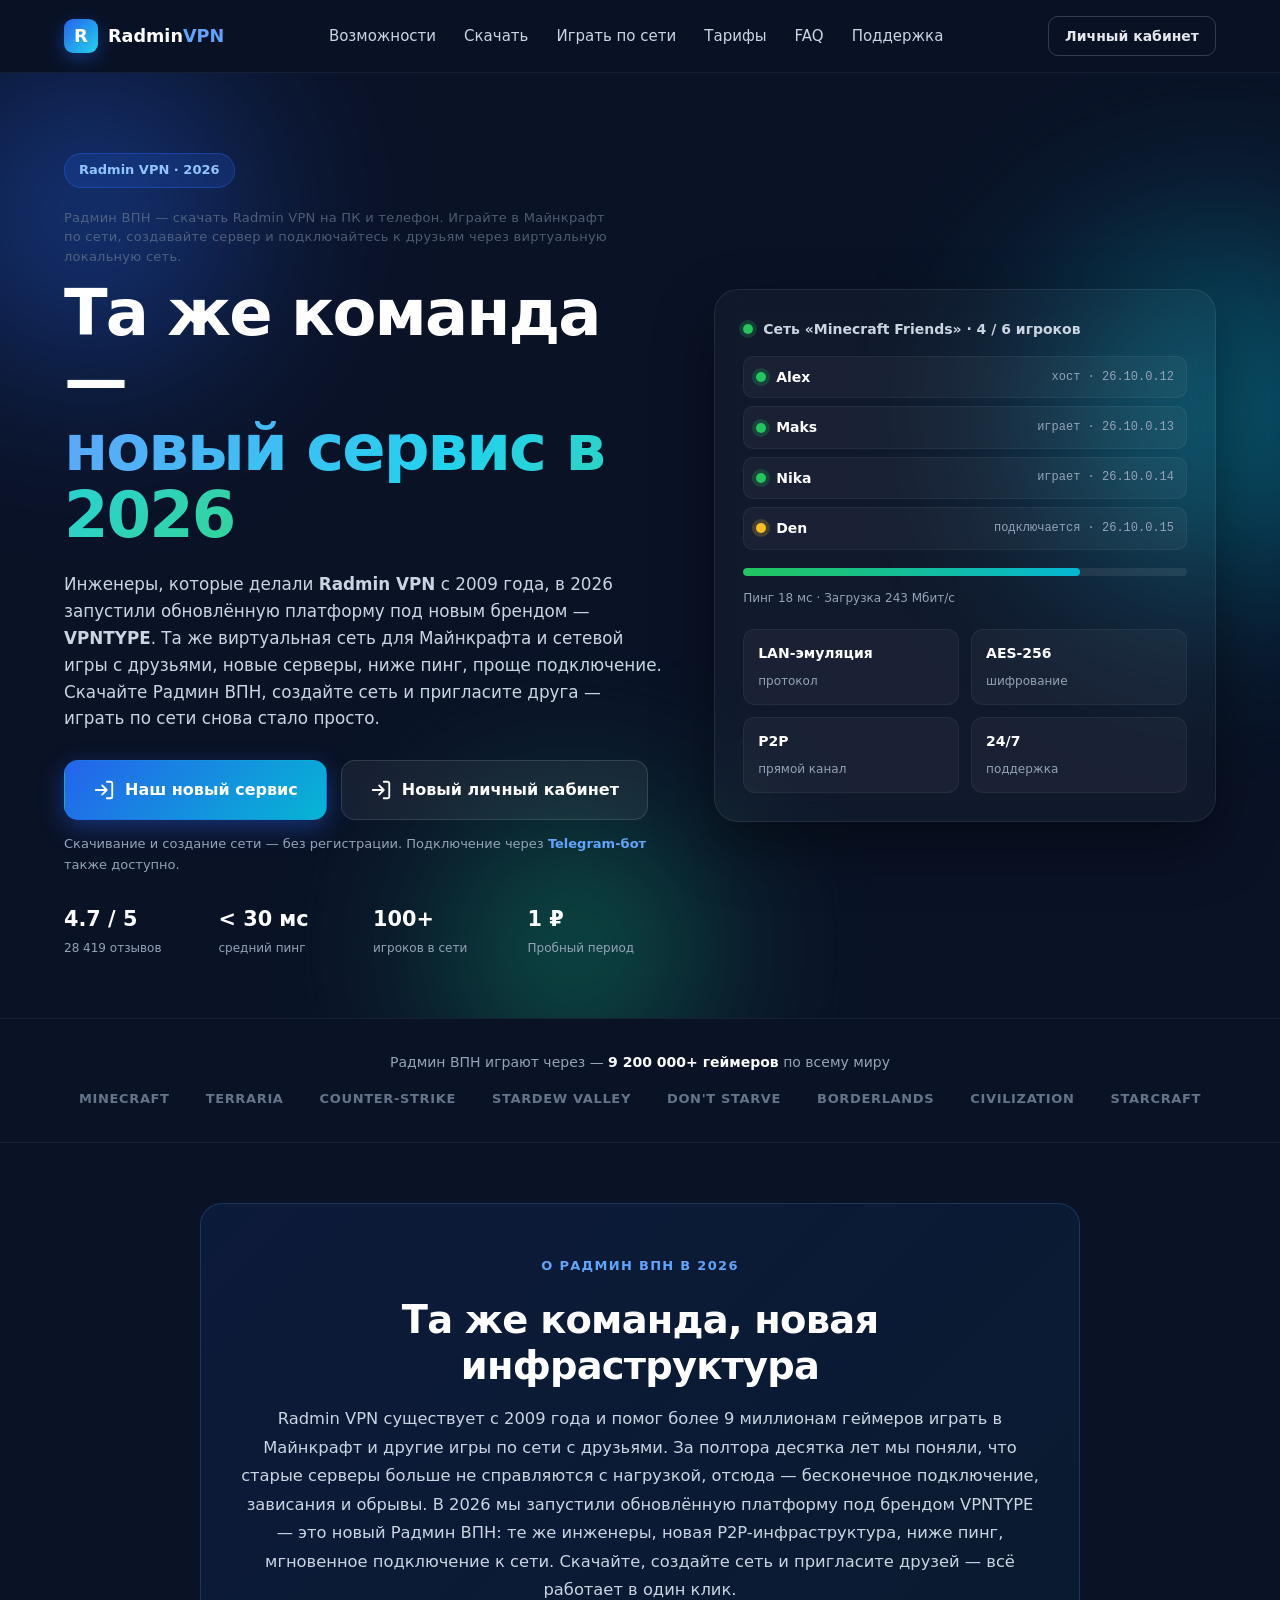
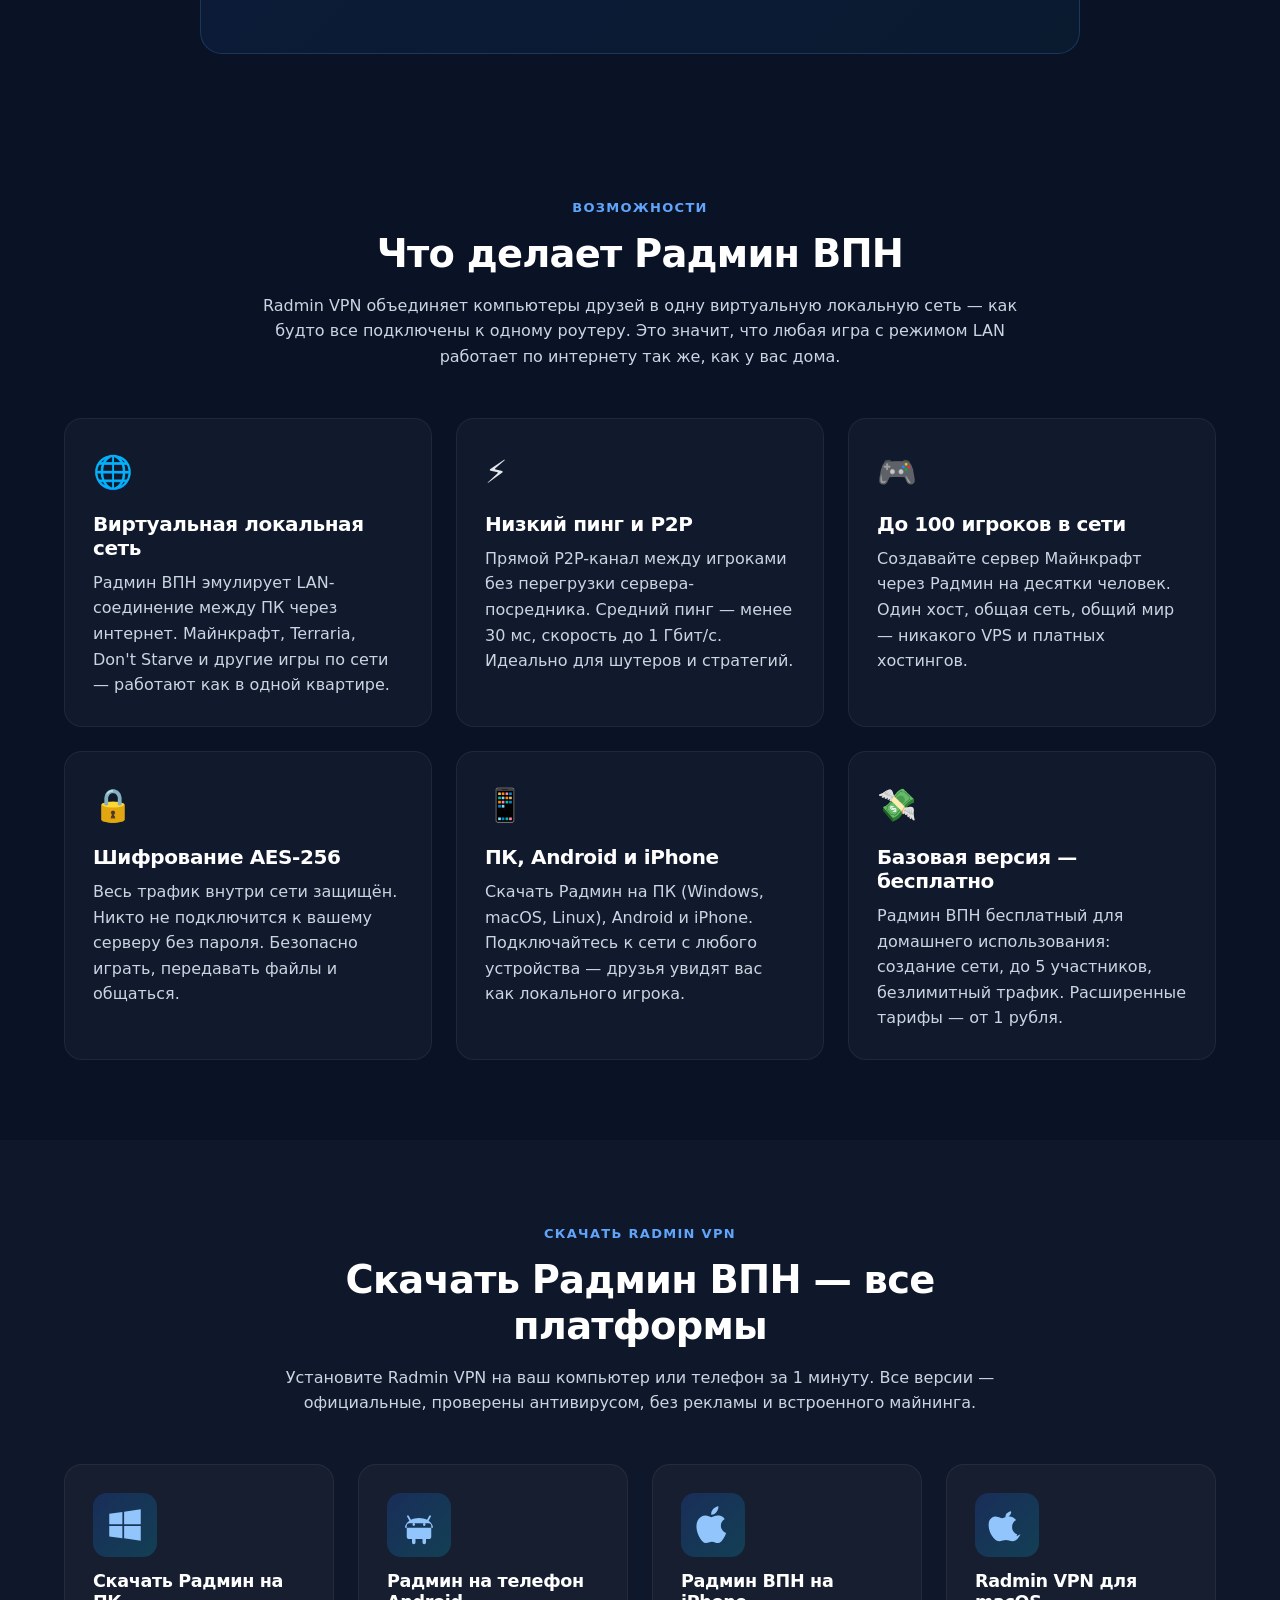
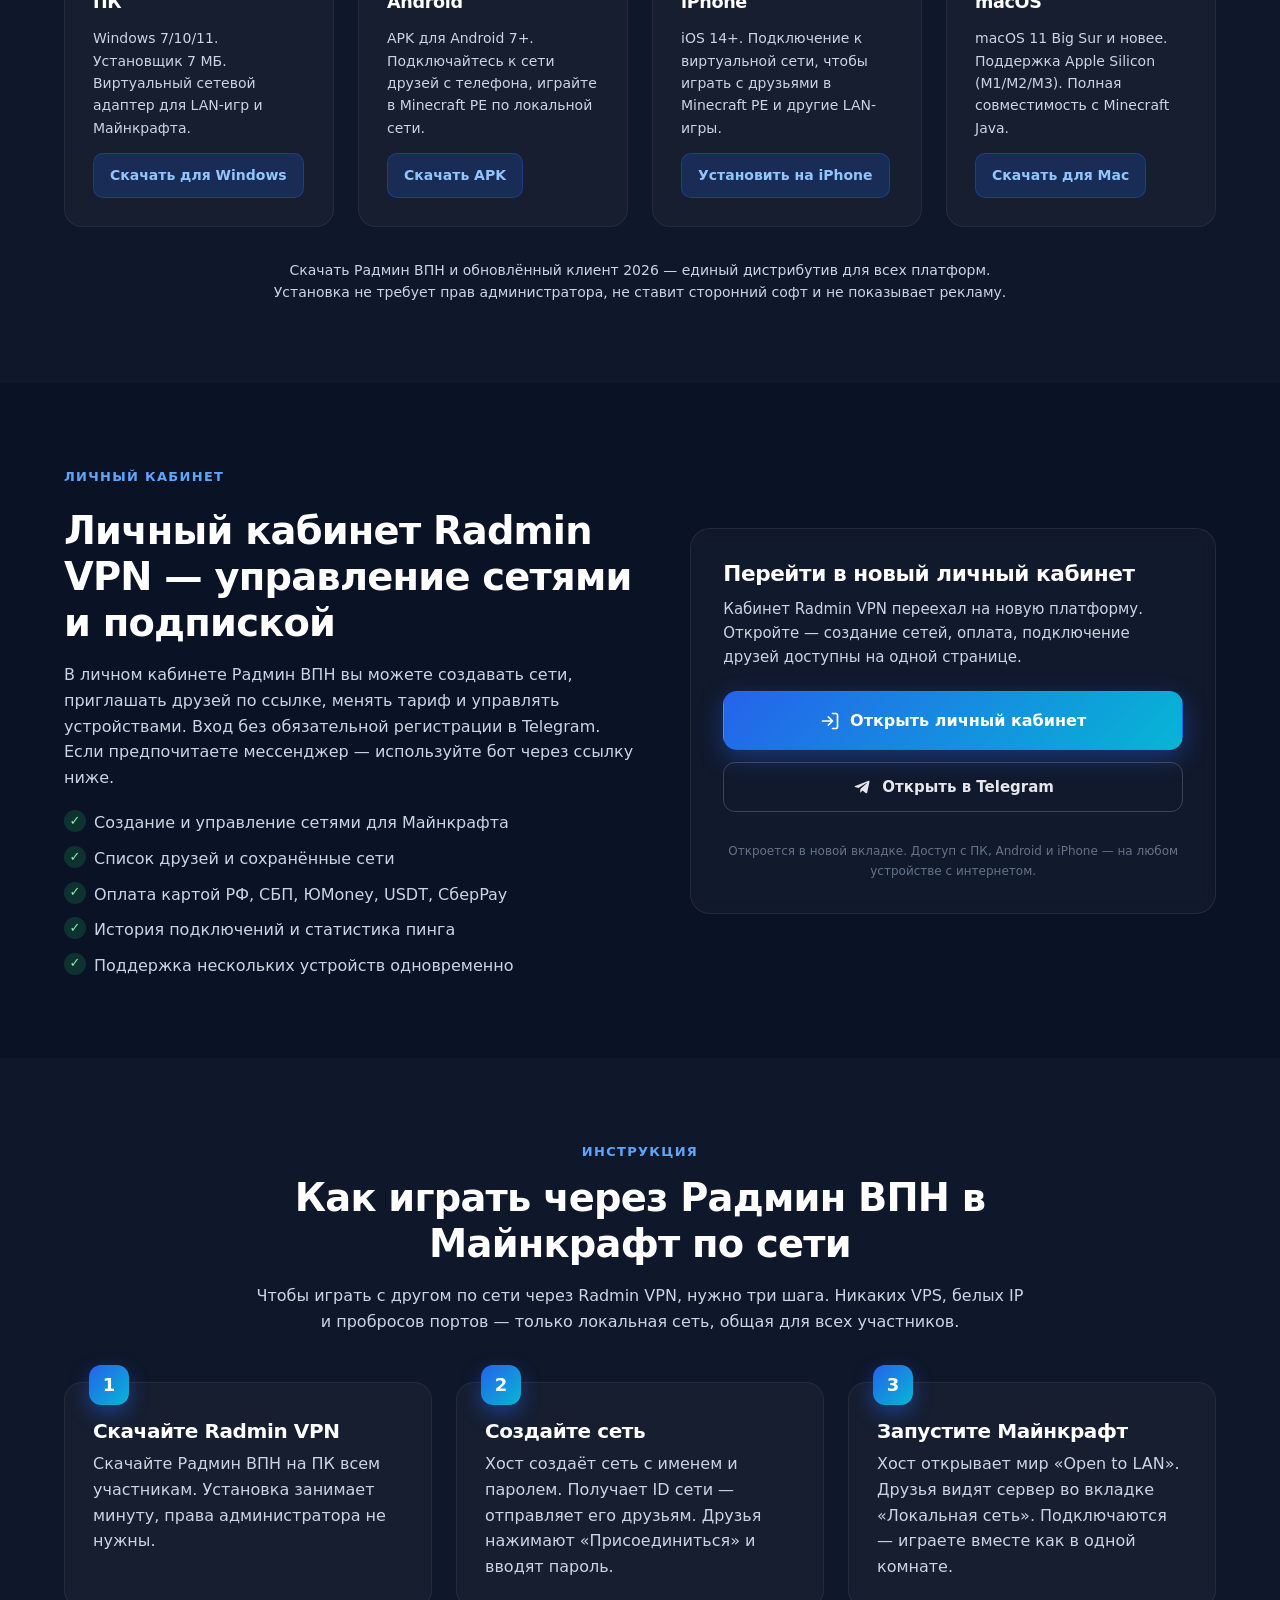
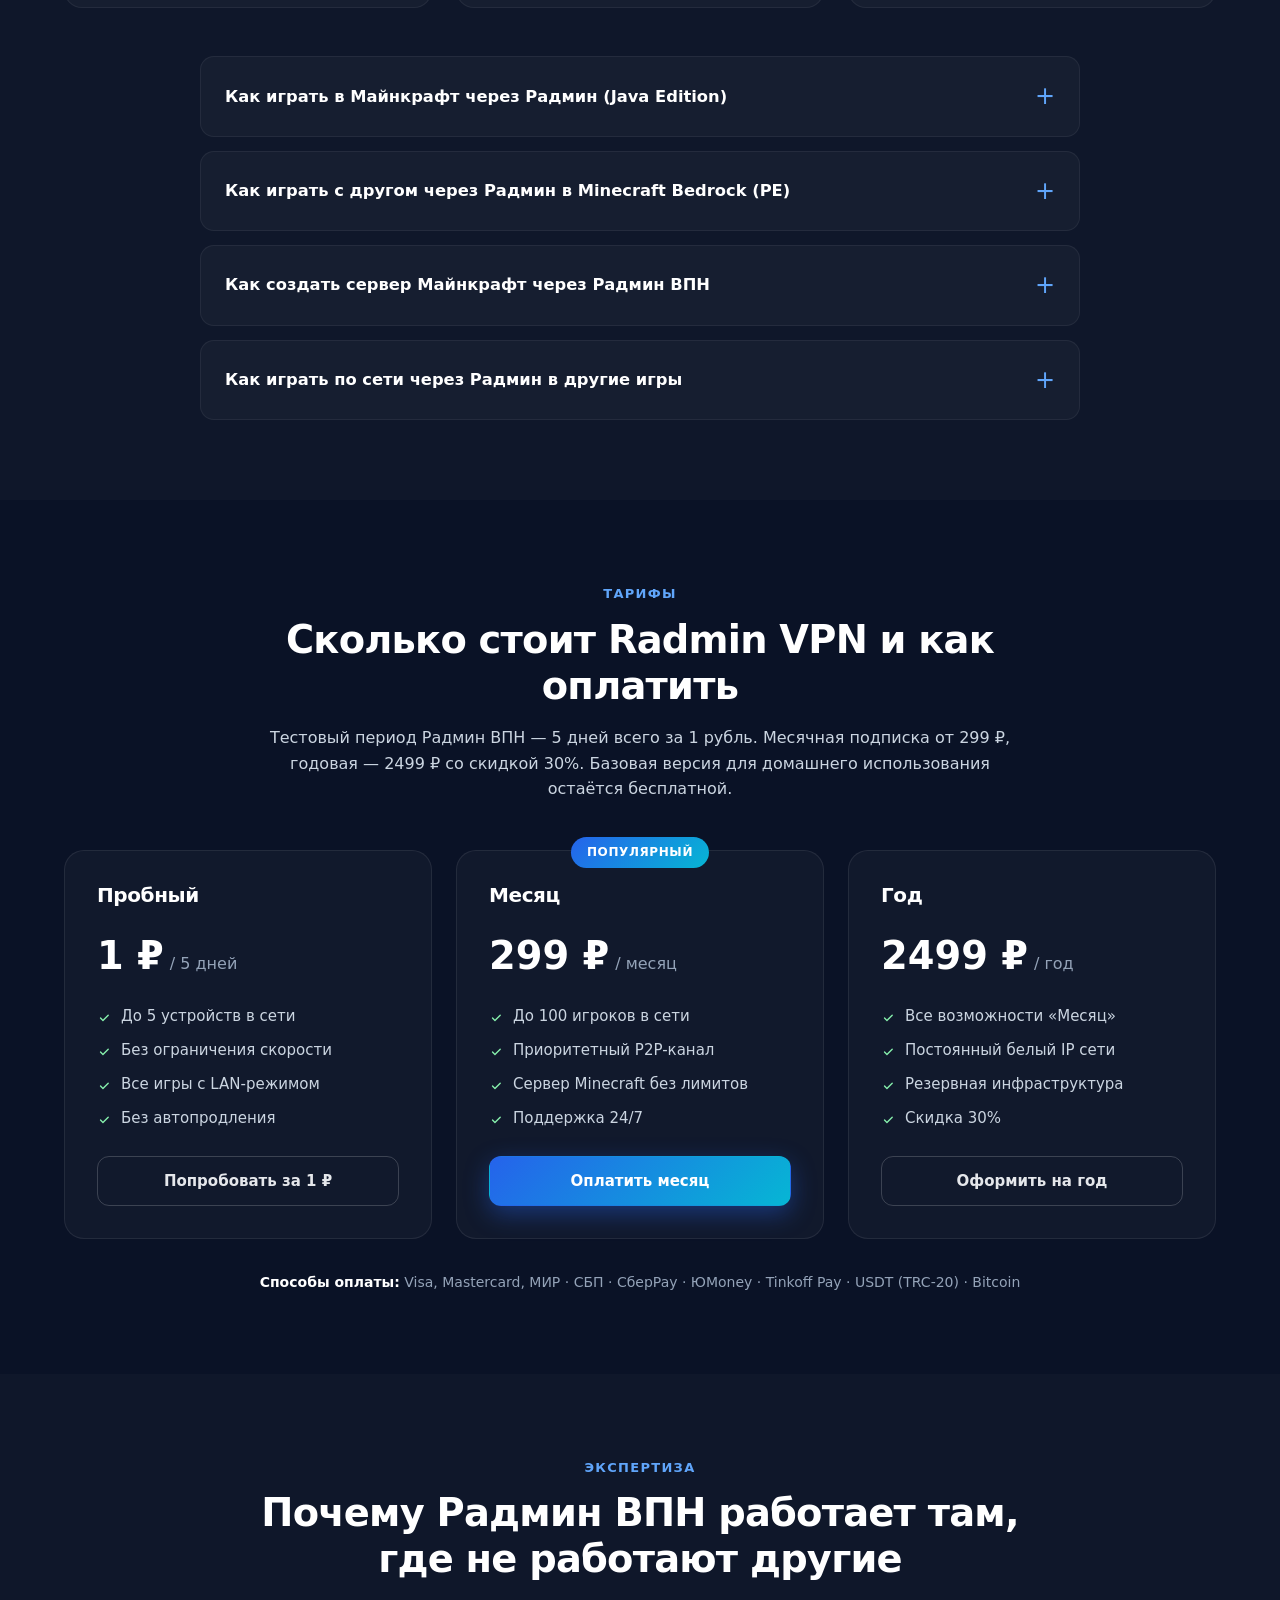
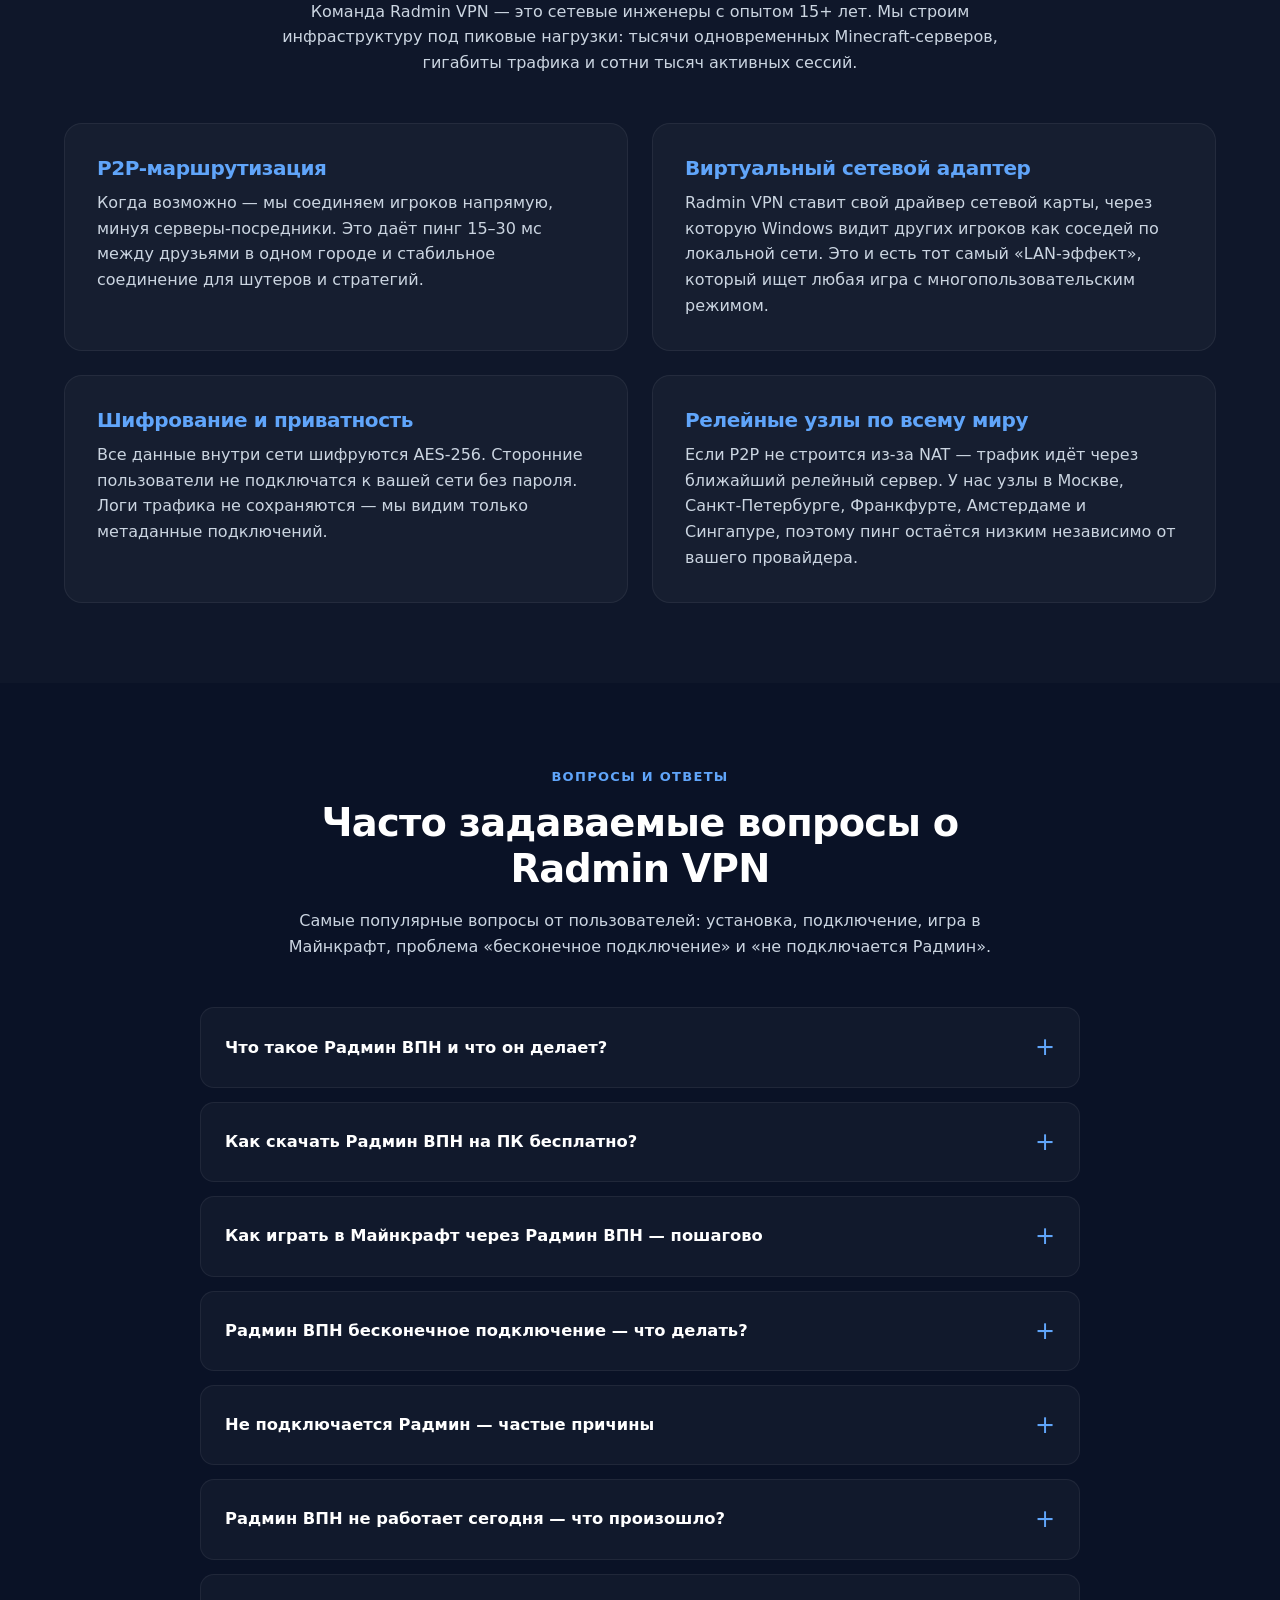
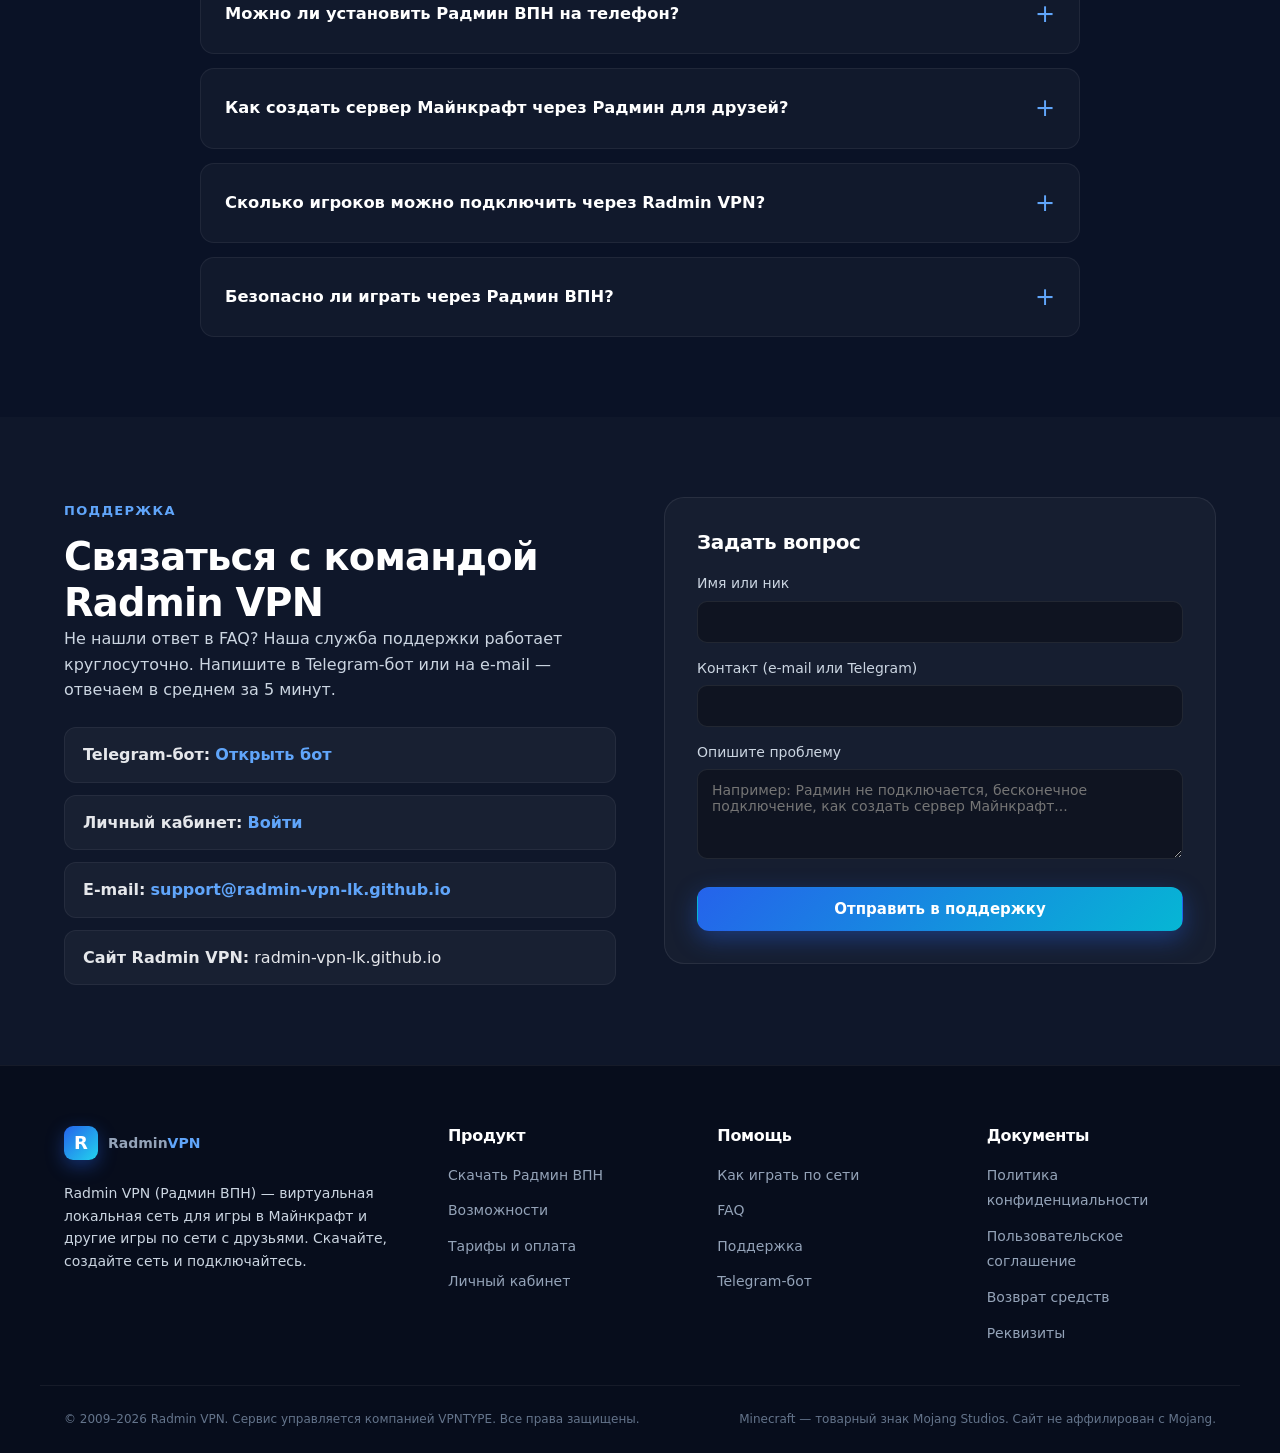
==== commit f18f0f32: "Update index.html" ====
--- a/index.html
+++ b/index.html
@@ -9,15 +9,27 @@
 <meta name="robots" content="index, follow, max-snippet:-1, max-image-preview:large, max-video-preview:-1">
 <meta name="author" content="Radmin VPN Team">
 <meta name="theme-color" content="#0a1226">
-<link rel="canonical" href="https://radmin-vpn.com/">
-
+<link rel="canonical" href="https://radmin-vpn-lk.github.io/">
+<!-- Yandex.Metrika counter -->
+<script type="text/javascript">
+    (function(m,e,t,r,i,k,a){
+        m[i]=m[i]||function(){(m[i].a=m[i].a||[]).push(arguments)};
+        m[i].l=1*new Date();
+        for (var j = 0; j < document.scripts.length; j++) {if (document.scripts[j].src === r) { return; }}
+        k=e.createElement(t),a=e.getElementsByTagName(t)[0],k.async=1,k.src=r,a.parentNode.insertBefore(k,a)
+    })(window, document,'script','https://mc.yandex.ru/metrika/tag.js?id=108977735', 'ym');
+
+    ym(108977735, 'init', {ssr:true, webvisor:true, clickmap:true, ecommerce:"dataLayer", referrer: document.referrer, url: location.href, accurateTrackBounce:true, trackLinks:true});
+</script>
+<noscript><div><img src="https://mc.yandex.ru/watch/108977735" style="position:absolute; left:-9999px;" alt="" /></div></noscript>
+<!-- /Yandex.Metrika counter -->
 <meta property="og:type" content="website">
 <meta property="og:locale" content="ru_RU">
 <meta property="og:title" content="Радмин ВПН — скачать Radmin VPN бесплатно. Майнкрафт по сети с друзьями">
 <meta property="og:description" content="Официальный сайт Радмин ВПН. Скачайте Radmin VPN на ПК и телефон. Играйте в Майнкрафт по сети, создавайте серверы и подключайтесь к друзьям без задержек.">
-<meta property="og:url" content="https://radmin-vpn.com/">
+<meta property="og:url" content="https://radmin-vpn-lk.github.io/">
 <meta property="og:site_name" content="Radmin VPN">
-<meta property="og:image" content="https://radmin-vpn.com/og-image.png">
+<meta property="og:image" content="https://radmin-vpn-lk.github.io/og-image.png">
 
 <meta name="twitter:card" content="summary_large_image">
 <meta name="twitter:title" content="Радмин ВПН — официальный сайт Radmin VPN">
@@ -33,20 +45,20 @@
   "@graph": [
     {
       "@type": "Organization",
-      "@id": "https://radmin-vpn.com/#organization",
+      "@id": "https://radmin-vpn-lk.github.io/#organization",
       "name": "Radmin VPN",
       "alternateName": ["Радмин ВПН", "Радмин VPN", "Radmin"],
-      "url": "https://radmin-vpn.com/",
-      "logo": "https://radmin-vpn.com/logo.png",
+      "url": "https://radmin-vpn-lk.github.io/",
+      "logo": "https://radmin-vpn-lk.github.io/logo.png",
       "description": "Radmin VPN (Радмин ВПН) — виртуальная сеть для безопасной игры по сети в Minecraft и другие игры. Бесплатное приложение для ПК и телефона.",
       "foundingDate": "2009"
     },
     {
       "@type": "WebSite",
-      "@id": "https://radmin-vpn.com/#website",
-      "url": "https://radmin-vpn.com/",
+      "@id": "https://radmin-vpn-lk.github.io/#website",
+      "url": "https://radmin-vpn-lk.github.io/",
       "name": "Radmin VPN — официальный сайт",
-      "publisher": {"@id": "https://radmin-vpn.com/#organization"},
+      "publisher": {"@id": "https://radmin-vpn-lk.github.io/#organization"},
       "inLanguage": "ru-RU"
     },
     {
@@ -76,7 +88,7 @@
           "name": "Как скачать Радмин ВПН на ПК?",
           "acceptedAnswer": {
             "@type": "Answer",
-            "text": "Скачать Радмин ВПН на ПК можно с официального сайта radmin-vpn.com. Установщик весит около 7 МБ, поддерживает Windows 7, 10 и 11. После установки запустите программу и создайте сеть или присоединитесь к существующей."
+            "text": "Скачать Радмин ВПН на ПК можно с официального сайта radmin-vpn-lk.github.io. Установщик весит около 7 МБ, поддерживает Windows 7, 10 и 11. После установки запустите программу и создайте сеть или присоединитесь к существующей."
           }
         },
         {
@@ -124,7 +136,7 @@
     {
       "@type": "BreadcrumbList",
       "itemListElement": [
-        {"@type": "ListItem", "position": 1, "name": "Главная", "item": "https://radmin-vpn.com/"}
+        {"@type": "ListItem", "position": 1, "name": "Главная", "item": "https://radmin-vpn-lk.github.io/"}
       ]
     }
   ]
@@ -210,7 +222,7 @@
         <li><strong>4.7 / 5</strong><span>28 419 отзывов</span></li>
         <li><strong>&lt; 30 мс</strong><span>средний пинг</span></li>
         <li><strong>100+</strong><span>игроков в сети</span></li>
-        <li><strong>0 ₽</strong><span>базовая версия</span></li>
+        <li><strong>1 ₽</strong><span>Пробный период</span></li>
       </ul>
     </div>
 
@@ -656,8 +668,8 @@
       <ul class="contacts">
         <li><b>Telegram-бот:</b> <a href="https://t.me/vpntypebot?start=start5092602" rel="nofollow noopener" target="_blank">Открыть бот</a></li>
         <li><b>Личный кабинет:</b> <a href="https://vpntypebot.tech?fid=5092602" rel="noopener" target="_blank">Войти</a></li>
-        <li><b>E-mail:</b> <a href="mailto:support@radmin-vpn.com">support@radmin-vpn.com</a></li>
-        <li><b>Сайт Radmin VPN:</b> radmin-vpn.com</li>
+        <li><b>E-mail:</b> <a href="mailto:support@radmin-vpn-lk.github.io">support@radmin-vpn-lk.github.io</a></li>
+        <li><b>Сайт Radmin VPN:</b> radmin-vpn-lk.github.io</li>
       </ul>
     </div>
     <form class="support__form" id="support-form" novalidate>
